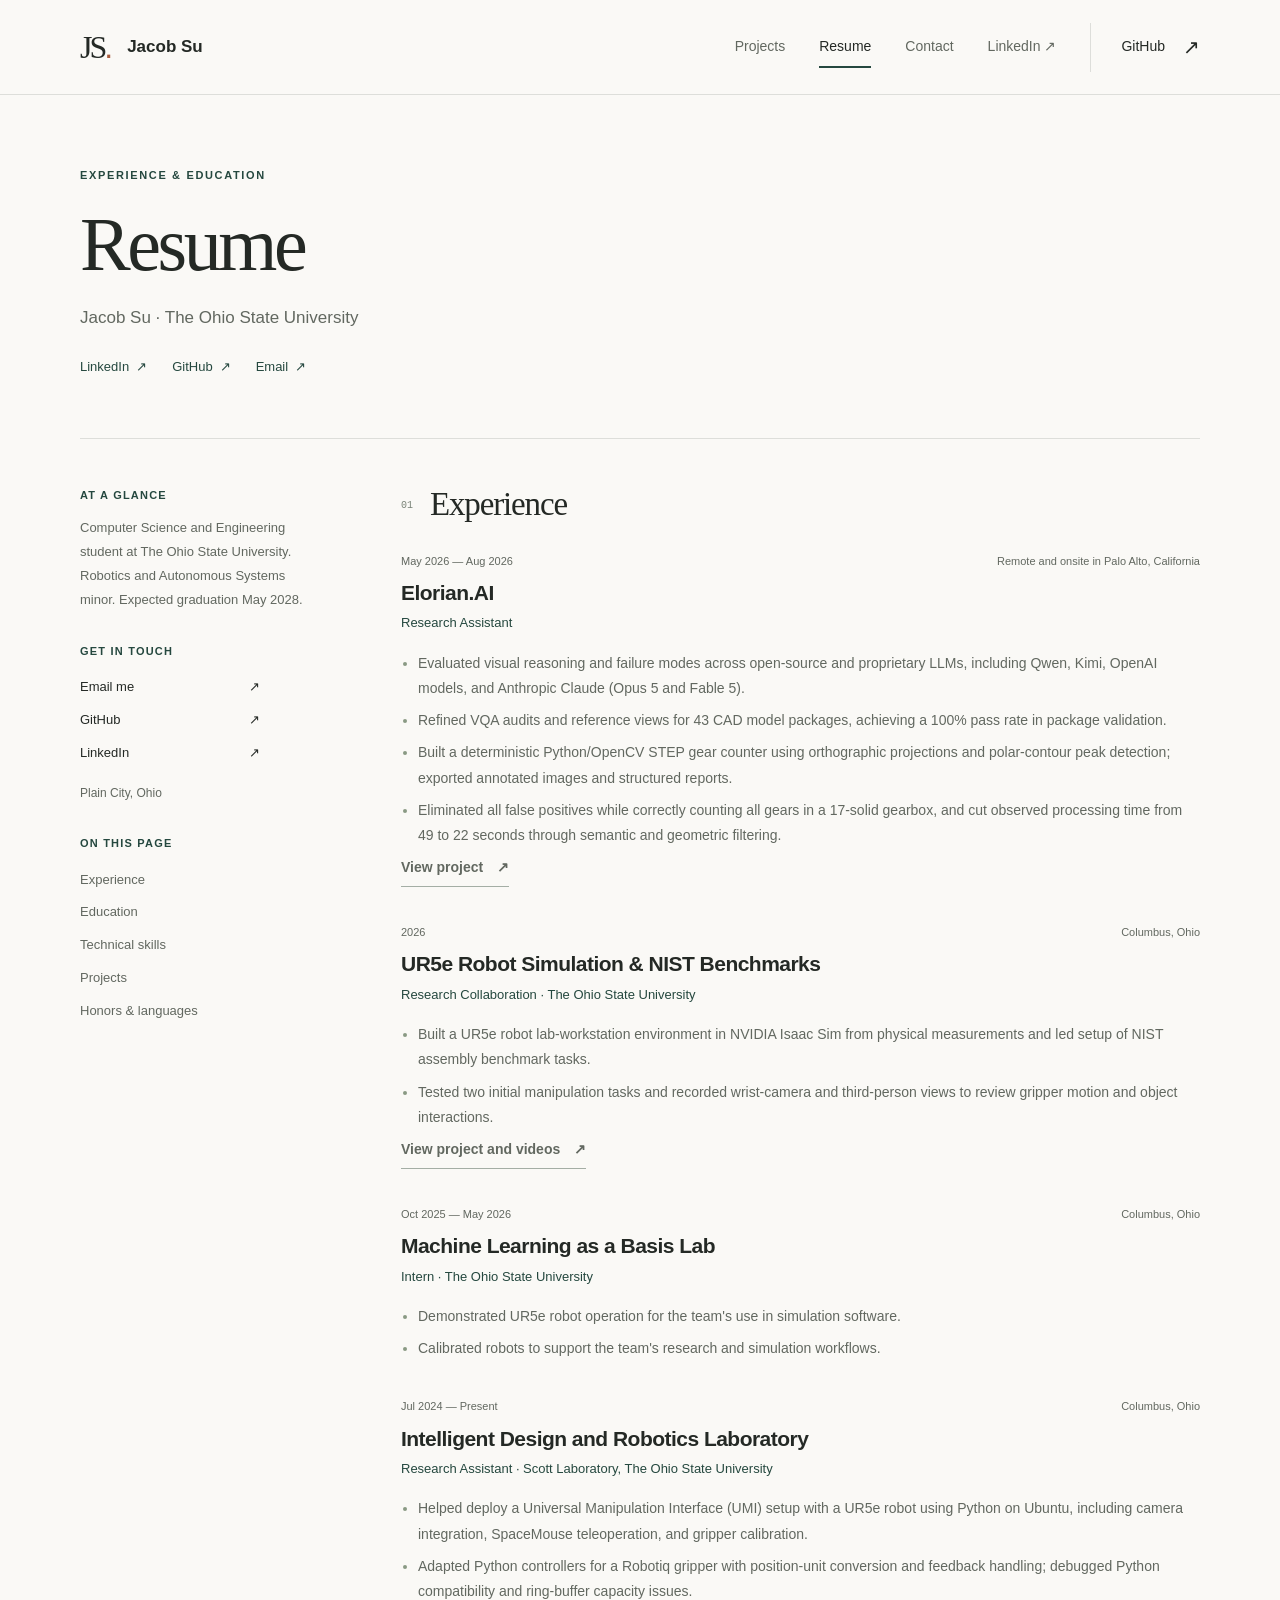
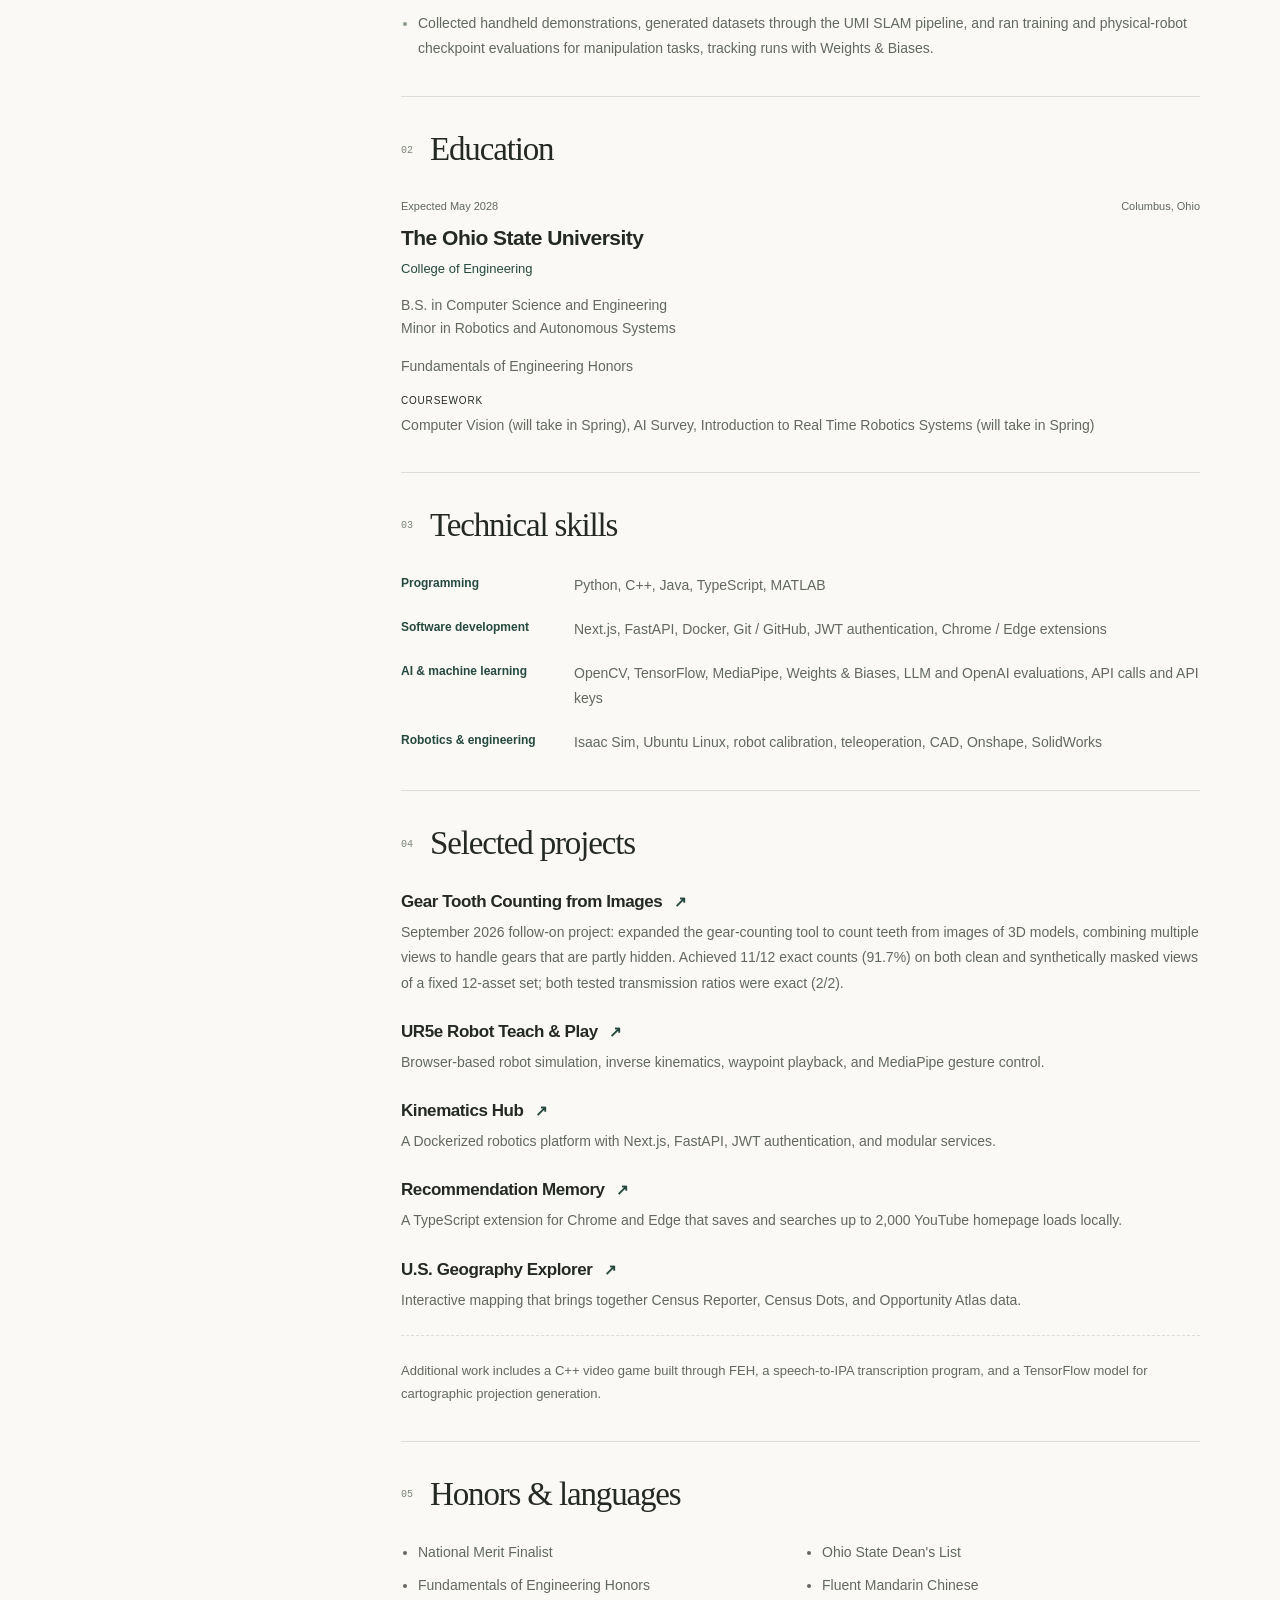
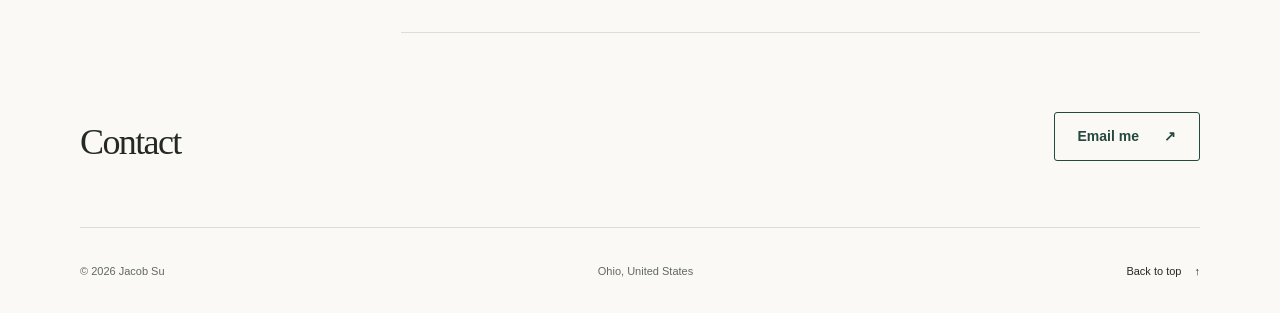
==== resume.html @ 481592a5 "Explain image-based gear counting in plain language" ====
<!doctype html>
<html lang="en">
<head>
  <meta charset="utf-8">
  <meta name="viewport" content="width=device-width,initial-scale=1">
  <meta name="description" content="Jacob Su's resume: Computer Science and Engineering at Ohio State, applied AI systems, robotics research, and software development.">
  <meta name="theme-color" content="#faf9f6">
  <meta property="og:title" content="Resume | Jacob Su">
  <meta property="og:description" content="Jacob Su's experience, education, technical skills, and projects.">
  <meta property="og:type" content="website">
  <meta property="og:url" content="https://pekingperson.github.io/resume.html">
  <link rel="canonical" href="https://pekingperson.github.io/resume.html">
  <link rel="icon" href="assets/favicon.svg" type="image/svg+xml">
  <link rel="stylesheet" href="assets/styles.css">
  <script src="assets/site.js" defer></script>
  <title>Resume | Jacob Su</title>
</head>
<body>
  <a class="skip-link" href="#main">Skip to content</a>
  <header class="site-header"><div class="container nav-wrap"><a class="brand" href="./" aria-label="Jacob Su home"><span class="monogram" aria-hidden="true">JS<span>.</span></span><span>Jacob Su</span></a><nav aria-label="Main navigation"><a class="nav-link" href="./#projects">Projects</a><a class="nav-link active" href="resume.html" aria-current="page">Resume</a><a class="nav-link" href="./#contact">Contact</a><a class="nav-link nav-linkedin" href="https://www.linkedin.com/in/jacob-su-a13038284/" target="_blank" rel="noopener noreferrer">LinkedIn <span aria-hidden="true">↗</span></a><a class="nav-github" href="https://github.com/pekingperson" target="_blank" rel="noopener noreferrer">GitHub <span aria-hidden="true">↗</span></a></nav></div></header>
  <main class="container resume-main" id="main">
    <section class="resume-hero" aria-labelledby="resume-title"><div><p class="eyebrow">Experience &amp; education</p><h1 id="resume-title">Resume</h1><p>Jacob Su · The Ohio State University</p><nav class="profile-links" aria-label="Profile and contact links"><a href="https://www.linkedin.com/in/jacob-su-a13038284/" target="_blank" rel="noopener noreferrer">LinkedIn <span aria-hidden="true">↗</span></a><a href="https://github.com/pekingperson" target="_blank" rel="noopener noreferrer">GitHub <span aria-hidden="true">↗</span></a><a href="mailto:jacob.yuanfeng.su@gmail.com">Email <span aria-hidden="true">↗</span></a></nav></div></section>
    <div class="resume-layout">
      <aside class="resume-sidebar" aria-label="Resume overview"><div class="sidebar-group"><h2>At a glance</h2><p>Computer Science and Engineering student at The Ohio State University. Robotics and Autonomous Systems minor. Expected graduation May 2028.</p></div><div class="sidebar-group"><h2>Get in touch</h2><a href="mailto:jacob.yuanfeng.su@gmail.com">Email me <span aria-hidden="true">↗</span></a><a href="https://github.com/pekingperson" target="_blank" rel="noopener noreferrer">GitHub <span aria-hidden="true">↗</span></a><a href="https://www.linkedin.com/in/jacob-su-a13038284/" target="_blank" rel="noopener noreferrer">LinkedIn <span aria-hidden="true">↗</span></a><p class="location">Plain City, Ohio</p></div><nav class="resume-toc sidebar-group" aria-label="On this page"><h2>On this page</h2><a href="#experience">Experience</a><a href="#education">Education</a><a href="#skills">Technical skills</a><a href="#resume-projects">Projects</a><a href="#honors">Honors &amp; languages</a></nav></aside>
      <div class="resume-content">
        <section class="resume-section" id="experience" aria-labelledby="experience-title"><div class="resume-section-heading"><span>01</span><h2 id="experience-title">Experience</h2></div>
          <article class="experience" id="elorian-experience"><div class="experience-meta"><span>May 2026 — Aug 2026</span><span>Remote and onsite in Palo Alto, California</span></div><h3>Elorian.AI</h3><p class="role">Research Assistant</p><ul><li>Evaluated visual reasoning and failure modes across open-source and proprietary LLMs, including Qwen, Kimi, OpenAI models, and Anthropic Claude (Opus 5 and Fable 5).</li><li>Refined VQA audits and reference views for 43 CAD model packages, achieving a 100% pass rate in package validation.</li><li>Built a deterministic Python/OpenCV STEP gear counter using orthographic projections and polar-contour peak detection; exported annotated images and structured reports.</li><li>Eliminated all false positives while correctly counting all gears in a 17-solid gearbox, and cut observed processing time from 49 to 22 seconds through semantic and geometric filtering.</li></ul><p><a class="text-link" href="./#elorian-ai">View project <span aria-hidden="true">↗</span></a></p></article>
          <article class="experience" id="ur5e-research-experience"><div class="experience-meta"><span>2026</span><span>Columbus, Ohio</span></div><h3>UR5e Robot Simulation &amp; NIST Benchmarks</h3><p class="role">Research Collaboration · The Ohio State University</p><ul><li>Built a UR5e robot lab-workstation environment in NVIDIA Isaac Sim from physical measurements and led setup of NIST assembly benchmark tasks.</li><li>Tested two initial manipulation tasks and recorded wrist-camera and third-person views to review gripper motion and object interactions.</li></ul><p><a class="text-link" href="./#ur5e-simulation">View project and videos <span aria-hidden="true">↗</span></a></p></article>
          <article class="experience"><div class="experience-meta"><span>Oct 2025 — May 2026</span><span>Columbus, Ohio</span></div><h3>Machine Learning as a Basis Lab</h3><p class="role">Intern · The Ohio State University</p><ul><li>Demonstrated UR5e robot operation for the team's use in simulation software.</li><li>Calibrated robots to support the team's research and simulation workflows.</li></ul></article>
          <article class="experience"><div class="experience-meta"><span>Jul 2024 — Present</span><span>Columbus, Ohio</span></div><h3>Intelligent Design and Robotics Laboratory</h3><p class="role">Research Assistant · Scott Laboratory, The Ohio State University</p><ul><li>Helped deploy a Universal Manipulation Interface (UMI) setup with a UR5e robot using Python on Ubuntu, including camera integration, SpaceMouse teleoperation, and gripper calibration.</li><li>Adapted Python controllers for a Robotiq gripper with position-unit conversion and feedback handling; debugged Python compatibility and ring-buffer capacity issues.</li><li>Collected handheld demonstrations, generated datasets through the UMI SLAM pipeline, and ran training and physical-robot checkpoint evaluations for manipulation tasks, tracking runs with Weights &amp; Biases.</li></ul></article>
        </section>
        <section class="resume-section" id="education" aria-labelledby="education-title"><div class="resume-section-heading"><span>02</span><h2 id="education-title">Education</h2></div><article class="education-entry"><div class="experience-meta"><span>Expected May 2028</span><span>Columbus, Ohio</span></div><h3>The Ohio State University</h3><p class="role">College of Engineering</p><p>B.S. in Computer Science and Engineering<br>Minor in Robotics and Autonomous Systems</p><p>Fundamentals of Engineering Honors</p><p class="coursework"><span>Coursework</span>Computer Vision (will take in Spring), AI Survey, Introduction to Real Time Robotics Systems (will take in Spring)</p></article></section>
        <section class="resume-section" id="skills" aria-labelledby="skills-title"><div class="resume-section-heading"><span>03</span><h2 id="skills-title">Technical skills</h2></div><dl class="skill-list"><div><dt>Programming</dt><dd>Python, C++, Java, TypeScript, MATLAB</dd></div><div><dt>Software development</dt><dd>Next.js, FastAPI, Docker, Git / GitHub, JWT authentication, Chrome / Edge extensions</dd></div><div><dt>AI &amp; machine learning</dt><dd>OpenCV, TensorFlow, MediaPipe, Weights &amp; Biases, LLM and OpenAI evaluations, API calls and API keys</dd></div><div><dt>Robotics &amp; engineering</dt><dd>Isaac Sim, Ubuntu Linux, robot calibration, teleoperation, CAD, Onshape, SolidWorks</dd></div></dl></section>
        <section class="resume-section" id="resume-projects" aria-labelledby="resume-projects-title"><div class="resume-section-heading"><span>04</span><h2 id="resume-projects-title">Selected projects</h2></div>
          <div class="resume-project" id="gear-counter-resume"><h3><a href="./#gear-tooth-counter">Gear Tooth Counting from Images <span aria-hidden="true">↗</span></a></h3><p>September 2026 follow-on project: expanded the gear-counting tool to count teeth from images of 3D models, combining multiple views to handle gears that are partly hidden. Achieved 11/12 exact counts (91.7%) on both clean and synthetically masked views of a fixed 12-asset set; both tested transmission ratios were exact (2/2).</p></div>
          <div class="resume-project"><h3><a href="./#ur5e">UR5e Robot Teach &amp; Play <span aria-hidden="true">↗</span></a></h3><p>Browser-based robot simulation, inverse kinematics, waypoint playback, and MediaPipe gesture control.</p></div><div class="resume-project"><h3><a href="./#kinematics">Kinematics Hub <span aria-hidden="true">↗</span></a></h3><p>A Dockerized robotics platform with Next.js, FastAPI, JWT authentication, and modular services.</p></div><div class="resume-project"><h3><a href="./#memory">Recommendation Memory <span aria-hidden="true">↗</span></a></h3><p>A TypeScript extension for Chrome and Edge that saves and searches up to 2,000 YouTube homepage loads locally.</p></div><div class="resume-project"><h3><a href="./#geography">U.S. Geography Explorer <span aria-hidden="true">↗</span></a></h3><p>Interactive mapping that brings together Census Reporter, Census Dots, and Opportunity Atlas data.</p></div><p class="additional-work">Additional work includes a C++ video game built through FEH, a speech-to-IPA transcription program, and a TensorFlow model for cartographic projection generation.</p></section>
        <section class="resume-section" id="honors" aria-labelledby="honors-title"><div class="resume-section-heading"><span>05</span><h2 id="honors-title">Honors &amp; languages</h2></div><ul class="honors-list"><li>National Merit Finalist</li><li>Ohio State Dean's List</li><li>Fundamentals of Engineering Honors</li><li>Fluent Mandarin Chinese</li></ul></section>
      </div>
    </div>
    <section class="resume-cta"><div><h2>Contact</h2></div><a class="button button-outline" href="mailto:jacob.yuanfeng.su@gmail.com">Email me <span aria-hidden="true">↗</span></a></section>
  </main>
  <footer class="site-footer container"><span>© <span data-year>2026</span> Jacob Su</span><span>Ohio, United States</span><a href="#main">Back to top <span aria-hidden="true">↑</span></a></footer>
</body>
</html>
---- assets/styles.css ----
:root{--paper:#faf9f6;--ink:#242925;--muted:#626860;--line:#dddeda;--green:#25483f;--soft-green:#e9eee7;--serif:Georgia,'Times New Roman',serif;--sans:'Segoe UI',Arial,sans-serif}
*{box-sizing:border-box}html{scroll-behavior:smooth;scroll-padding-top:100px}body{margin:0;background:var(--paper);color:var(--ink);font-family:var(--sans);font-size:16px;line-height:1.65;-webkit-font-smoothing:antialiased}a{color:inherit;text-decoration:none}button{font:inherit}button,a{-webkit-tap-highlight-color:transparent}a:focus-visible,button:focus-visible{outline:3px solid #a15c36;outline-offset:5px}a:hover{color:var(--green)}::selection{background:#dce7d9;color:#182f28}img{display:block;max-width:100%}svg{display:block}h1,h2,h3,p{margin:0}h1,h2{font-weight:400;line-height:1.08;letter-spacing:-.045em}h1,h2,em{font-family:var(--serif)}em{font-weight:400;color:var(--green)}h3{font-size:1.4rem;font-weight:600;line-height:1.3;letter-spacing:-.025em}p{color:var(--muted)}strong{font-weight:600}.container{width:min(1120px,calc(100% - 112px));margin-inline:auto}.section{padding-block:88px}.skip-link{position:fixed;z-index:50;left:16px;top:0;padding:12px 20px;background:var(--green);color:white;transform:translateY(-110%)}.skip-link:focus{transform:translateY(8px);color:white}.site-header{border-bottom:1px solid var(--line);background:var(--paper)}.nav-wrap{display:flex;justify-content:space-between;align-items:center;min-height:94px;gap:32px}.brand{display:flex;align-items:center;gap:17px;font-weight:600;font-size:17px;white-space:nowrap}.monogram{font-family:var(--serif);font-weight:400;font-size:32px;line-height:1;letter-spacing:-3px}.monogram span{color:#a85c3e;font-family:Arial,sans-serif}.site-header nav{display:flex;align-items:center;gap:34px;font-size:14px}.nav-link{position:relative;padding-block:15px;color:var(--muted)}.nav-link:hover,.nav-link.active{color:var(--ink)}.nav-link.active:after{position:absolute;content:'';bottom:6px;left:0;right:0;height:2px;background:var(--green)}.nav-github{display:flex;gap:18px;align-items:center;border-left:1px solid var(--line);padding:8px 0 8px 30px}.nav-github span{font-size:20px}.eyebrow{text-transform:uppercase;letter-spacing:.15em;font-size:11px;font-weight:650;color:var(--green);line-height:1.6}.status-dot{display:inline-block;width:7px;height:7px;border-radius:50%;background:var(--green);margin-right:9px;vertical-align:1px}.hero{padding-top:84px}.hero h1{font-size:clamp(72px,8.8vw,118px);letter-spacing:-.065em;line-height:.99;margin-top:26px}.hero h1 em{letter-spacing:-.075em}.hero-bottom{display:flex;justify-content:space-between;gap:80px;margin-top:36px;align-items:flex-start}.hero-intro{max-width:640px}.hero-intro>p{font-size:18px;line-height:1.7;max-width:610px}.hero-intro strong{color:var(--ink)}.hero-actions{display:flex;align-items:center;gap:30px;margin-top:29px}.button{display:inline-flex;align-items:center;justify-content:center;gap:25px;min-height:49px;padding:11px 23px;border:1px solid transparent;border-radius:3px;font-size:14px;font-weight:600;line-height:1.4;transition:background .18s,color .18s,transform .18s}.button:hover{transform:translateY(-2px)}.button-dark{background:var(--green);color:#fff}.button-dark:hover{color:#fff;background:#18372e}.button-outline{border-color:var(--green);color:var(--green)}.button-outline:hover{background:var(--green);color:white}.text-link{display:inline-flex;align-items:center;gap:14px;font-size:14px;font-weight:600;padding-block:10px;border-bottom:1px solid #a4aea5;line-height:1.3}.text-link:hover{border-bottom-color:var(--green)}.hero-details{margin:0;min-width:231px;padding-top:5px}.hero-details>div+div{margin-top:17px}dt{font-size:11px;letter-spacing:.07em;text-transform:uppercase;color:var(--muted);font-weight:600}dd{margin:2px 0 0;font-size:14px}.hero-rule{display:flex;align-items:center;justify-content:space-between;border-bottom:1px solid var(--line);padding-bottom:20px;margin-top:68px;font-size:11px;color:var(--muted);letter-spacing:.035em}.hero-rule span:last-child{font-family:Consolas,monospace;font-size:10px;letter-spacing:.07em}.section-heading{display:flex;justify-content:space-between;gap:35px;align-items:end;margin-bottom:35px}.section-heading h2{font-size:46px;margin-top:12px}.small-dot{color:#a85c3e}.section-heading>p{font-size:14px;line-height:1.7;max-width:290px;margin-bottom:2px}.project-grid{display:grid;grid-template-columns:1fr 1fr;column-gap:38px;row-gap:56px}.project{min-width:0}.project-cover{display:flex;flex-direction:column;position:relative;height:332px;border-radius:5px;overflow:hidden;padding:25px 28px;transition:transform .25s;isolation:isolate}.project-cover:hover{transform:translateY(-4px)}.cover-label{font:10px/1.4 Consolas,monospace;letter-spacing:.1em;z-index:2}.cover-foot{display:flex;justify-content:space-between;align-items:center;font-size:11px;line-height:1.4;margin-top:auto;z-index:2;gap:16px}.cover-arrow{display:grid;place-items:center;font-size:20px;line-height:1;width:32px;height:32px;border:1px solid currentColor;border-radius:50%;flex-shrink:0}.robot-cover{background:#25483f;color:#d9e5da}.robot-cover:hover{color:#e6eee2}.robot-diagram{position:absolute;inset:15px 0 29px;width:100%;height:calc(100% - 44px)}.map-cover{background:#e7e5dc;color:#343e31}.map-cover:hover{color:#343e31}.map-window{position:absolute;left:28px;right:28px;top:67px;bottom:70px;overflow:hidden;box-shadow:0 8px 20px #3c47331a;border:5px solid #f8f8f4;border-radius:3px}.map-window img{height:100%;width:100%;object-fit:cover;object-position:top;transition:transform .4s}.map-cover:hover img{transform:scale(1.025)}.memory-cover{background:#f0e6df;color:#5b4236}.memory-cover:hover{color:#5b4236}.memory-visual{position:absolute;inset:62px 20px 62px;display:grid;place-items:center}.memory-sheet{position:absolute;width:270px;height:174px;border:1px solid #d2b9aa;border-radius:5px;background:#f9f6f0}.sheet-back{transform:rotate(-8deg);background:#ddcbbf}.sheet-middle{transform:rotate(5deg);background:#e7d9ce}.sheet-front{padding:21px;box-shadow:0 8px 22px #49312212;transform:rotate(-1deg);transition:transform .3s}.memory-cover:hover .sheet-front{transform:rotate(0deg) translateY(-3px)}.memory-heading{display:flex;align-items:center;gap:12px;font-size:13px;line-height:1.25}.play-mark{font-size:15px;background:#a8573d;color:white;width:34px;height:27px;display:grid;place-items:center;border-radius:7px}.bookmark{margin-left:auto;font-size:25px;font-weight:300}.memory-rule{height:1px;background:#e3d7cd;margin:13px 0 10px}.memory-sheet p{font-size:12px;line-height:1.5;color:#74594a}.memory-bottom{display:flex;justify-content:space-between;font-size:8px;letter-spacing:.01em;margin-top:13px;color:#74594a}.hub-cover{background:#e9edf0;color:#3c515b}.hub-cover:hover{color:#3c515b}.hub-visual{position:absolute;inset:58px 25px 58px;text-align:center}.hub-core{display:flex;flex-direction:column;align-items:center}.hub-symbol{font-family:Georgia,serif;font-size:49px;font-style:italic;color:#385967;line-height:1.1}.hub-symbol span{color:#718a91;margin-left:-4px}.hub-core strong{font-size:13px}.hub-core>span:last-child{font-size:9px;letter-spacing:.04em;color:#687b82;margin-top:2px}.hub-line{width:1px;height:21px;background:#9db0b5;margin:auto}.hub-services{position:relative;display:flex;justify-content:center;gap:12px}.hub-services:before{content:'';position:absolute;top:-1px;width:65%;height:1px;background:#9db0b5;z-index:-1}.hub-services span{font-size:10px;padding:8px 14px;background:#f7fafb;border:1px solid #b7c6cb;border-radius:3px;white-space:nowrap}.hub-visual>p{font-size:10px;letter-spacing:.03em;margin-top:14px;color:#687b82}.project-title{display:flex;align-items:baseline;justify-content:space-between;margin:23px 0 11px;gap:15px}.project-title h3{font-size:24px}.project-number{font:11px Consolas,monospace;color:#7b8178}.project>p{font-size:15px;line-height:1.75;min-height:80px}.tags{display:flex;flex-wrap:wrap;gap:6px 9px;padding:0;margin:18px 0 16px;list-style:none}.tags li{font-size:10px;border:1px solid #d9ddd5;border-radius:3px;padding:3px 8px;color:#586153}.project-links{display:flex;gap:26px;font-size:12px;font-weight:600}.project-links a{padding:6px 0}.project-links a:hover{text-decoration:underline;text-underline-offset:4px}.project-links span{margin-left:5px}.more-projects{margin-top:65px;border-top:1px solid var(--line)}.more-projects>h3{font-size:16px;letter-spacing:-.01em;margin:27px 0 15px}.more-projects>a{display:flex;align-items:center;gap:30px;padding:21px 0;border-bottom:1px solid var(--line)}.more-projects>a>span:first-child{flex:1}.more-projects strong{display:block;font-size:15px}.more-projects>a>span:first-child>span{display:block;font-size:13px;color:var(--muted);margin-top:3px}.more-tech{font-size:11px;color:var(--muted)}.more-projects>a>span:last-child{font-size:23px}.about-band{background:var(--soft-green);padding-block:78px}.about-layout{display:grid;grid-template-columns:1fr 1.3fr;gap:90px}.about-layout h2{font-size:47px;line-height:1.13;margin:15px 0 22px}.about-copy>p{font-size:16px;line-height:1.85;color:#525c50}.about-copy>p+p{margin-top:19px}.about-foot{display:flex;flex-wrap:wrap;justify-content:space-between;gap:12px;border-top:1px solid #cfd8ca;padding-top:18px;margin-top:29px;font-size:10px;color:#52634e}.contact{padding-block:90px 85px}.contact-layout{display:grid;grid-template-columns:1fr 1.3fr;gap:90px;margin-top:18px}.contact h2{font-size:67px;line-height:1.04}.contact-layout>div{padding-top:5px}.contact-layout p{font-size:16px;line-height:1.8;max-width:490px}.contact-email{display:flex;justify-content:space-between;align-items:center;gap:15px;padding-block:20px 14px;font-size:19px;font-weight:500;border-bottom:1px solid var(--line);overflow-wrap:anywhere}.contact-email>span{font-size:23px;flex-shrink:0}.contact-links{display:flex;align-items:center;flex-wrap:wrap;gap:25px;margin-top:17px;font-size:12px}.copy-email{background:none;border:0;border-bottom:1px solid #a4aea5;padding:3px 0;color:var(--green);font-size:12px;cursor:pointer}.copy-status{font-size:11px;color:var(--green)}.site-footer{display:flex;align-items:center;justify-content:space-between;border-top:1px solid var(--line);min-height:86px;font-size:11px;color:var(--muted);gap:24px}.site-footer>a{color:var(--ink)}.site-footer>a span{margin-left:10px}
.profile-links{display:flex;flex-wrap:wrap;align-items:center;gap:6px 25px;margin-top:20px;color:var(--green);font-size:13px}.profile-links a{display:inline-flex;align-items:center;gap:7px;min-height:40px;padding-block:6px}.profile-links a:hover{text-decoration:underline;text-underline-offset:4px}.resume-hero>div>p:last-of-type{font-size:17px}.resume-hero .profile-links{margin-top:14px}
@media(max-width:760px){.nav-linkedin{display:none}.profile-links{gap:4px 20px;font-size:12px}.resume-hero>div>p:last-of-type{font-size:15px}}
.simulation-project,.research-project{grid-column:1/-1;min-width:0;padding-bottom:48px;border-bottom:1px solid var(--line)}
.simulation-heading,.research-heading{display:grid;grid-template-columns:minmax(0,1fr) minmax(0,1.25fr);gap:48px;margin-bottom:28px}
.simulation-heading h3,.research-heading h3{font-size:32px;line-height:1.2;max-width:460px;margin-top:12px}
.simulation-description p,.research-description p{font-size:14px;line-height:1.8}.simulation-description p+p,.research-description p+p{margin-top:12px}.simulation-description .project-links,.research-description .project-links{margin-top:12px}
.simulation-videos{display:grid;grid-template-columns:repeat(2,minmax(0,1fr));gap:30px 24px}
.project-video{min-width:0;margin:0}.project-video video{display:block;width:100%;height:auto;aspect-ratio:16/9;object-fit:contain;background:#151c18;border:1px solid var(--line);border-radius:4px}.project-video video:focus-visible{outline:3px solid #a15c36;outline-offset:5px}
.project-video figcaption{font-size:13px;line-height:1.7;color:var(--muted);margin-top:13px}.project-video figcaption strong{display:block;font-size:15px;color:var(--ink);margin-bottom:3px}.project-video figcaption strong>span{float:right;font-size:11px;line-height:25px;font-weight:400;color:var(--muted)}
.reference-video{grid-column:1/-1;display:grid;grid-template-columns:minmax(0,1fr) minmax(0,1fr);align-items:center;gap:24px;padding-top:28px;border-top:1px solid var(--line)}.reference-video video{aspect-ratio:5/3}.reference-video figcaption{margin:0;max-width:400px}.reference-video figcaption>.eyebrow{display:block;font-size:10px;margin-bottom:10px}.reference-video figcaption strong{font-size:20px;margin-bottom:9px}
@media(max-width:760px){.simulation-project,.research-project{padding-bottom:36px}.simulation-heading,.research-heading{grid-template-columns:1fr;gap:12px;margin-bottom:24px}.simulation-heading h3,.research-heading h3{font-size:28px;max-width:440px}.simulation-heading .tags,.research-heading .tags{margin-bottom:0}.simulation-videos{grid-template-columns:1fr;gap:27px}.reference-video{grid-template-columns:1fr;gap:15px;padding-top:25px}.reference-video figcaption{max-width:none}.reference-video figcaption strong{font-size:17px}}
.umi-project{grid-column:1/-1;display:grid;grid-template-columns:minmax(0,1fr) minmax(0,1fr);gap:38px;align-items:center}.umi-cover{background:#e5eadc;color:#405b4c}.umi-cover:hover{color:#405b4c}.umi-project .project-cover{height:100%;min-height:332px}.umi-diagram{position:absolute;inset:30px 0 35px;width:100%;height:calc(100% - 65px)}.umi-content{min-width:0;padding-block:9px}.umi-content .project-title{margin:9px 0 12px}.umi-content>p:not(.eyebrow){font-size:15px;line-height:1.75}.umi-content>p+p{margin-top:12px}.umi-content .tags{margin-top:18px}.umi-content .project-links{flex-wrap:wrap;gap:8px 26px}
@media(max-width:1020px){.umi-project{gap:27px}.umi-content>p:not(.eyebrow){font-size:14px}}
@media(max-width:760px){.umi-project{grid-template-columns:1fr;gap:20px}.umi-project .project-cover{height:300px;min-height:0}.umi-content{padding:0}}
.hardware-projects{grid-column:1/-1;display:grid;grid-template-columns:repeat(3,minmax(0,1fr));gap:28px}.hardware-project{min-width:0}.hardware-cover{position:relative;height:230px;border-radius:5px;overflow:hidden;padding:22px;color:#4b6870;background:#e6ecee}.hardware-cover .cover-label{font-size:9px;position:relative;z-index:1}.hardware-cover svg{position:absolute;left:0;bottom:7px;width:100%;height:calc(100% - 39px)}.dofbot-cover{background:#f0e7dc;color:#795f47}.jetson-cover{background:#e7ecdf;color:#526a4b}.hardware-content h3{font-size:22px;margin:20px 0 4px}.hardware-role{font-size:12px;color:var(--green);line-height:1.5;min-height:36px}.hardware-description{font-size:14px;line-height:1.75;margin-top:9px;min-height:99px}.hardware-content .tags{margin:15px 0 0;gap:6px}.hardware-content .tags li{padding:3px 6px;font-size:9px}
@media(max-width:1020px) and (min-width:761px){.hardware-projects{grid-template-columns:1fr;gap:28px}.hardware-project{display:grid;grid-template-columns:230px minmax(0,1fr);gap:25px;align-items:center}.hardware-cover{height:200px}.hardware-cover .cover-label{font-size:8px;letter-spacing:.05em}.hardware-content h3{margin-top:0}.hardware-role,.hardware-description{min-height:0}}
@media(max-width:760px){.hardware-projects{grid-template-columns:1fr;gap:35px}.hardware-cover{height:260px}.hardware-content h3{margin-top:18px}.hardware-role,.hardware-description{min-height:0}.hardware-content .tags li{font-size:10px}}
.project-cover.photo-placeholder,.hardware-cover.photo-placeholder{background:#edf0e9;color:#64705f;border:1px solid #dbe0d6}
.photo-placeholder:hover{color:#4d5d48}
.media-placeholder{position:absolute;inset:61px 28px 72px;display:grid;place-items:center;border:1px dashed #c4ccbd;border-radius:3px;color:#64705f;font-size:13px;letter-spacing:.01em;text-align:center;padding:16px}
.hardware-cover .media-placeholder{inset:55px 22px 22px;font-size:12px}
.project-cover.screenshot-cover{padding:0;background:#111b2e}
.screenshot-cover img{width:100%;height:100%;display:block;object-fit:contain}
.umi-project .project-cover.umi-photo{height:auto;min-height:0;padding:0;aspect-ratio:4/3;background:#e8e8e3}.umi-photo img{width:100%;height:100%;object-fit:contain}
.hardware-media{min-width:0;margin:0}.hardware-cover.hardware-photo{padding:10px;background:#fff;border:1px solid #dbe0d6}.hardware-photo img{display:block;width:100%;height:100%;object-fit:contain}.hardware-cover.so101-photo{padding:0}.so101-photo img{object-fit:cover;object-position:60% center}.image-credit{font-size:10px;line-height:1.5;color:var(--muted);margin-top:7px}.image-credit a{text-decoration:underline;text-underline-offset:3px}.project-cover.app-screenshot{background:#f6f7f3;border:1px solid #dbe0d6}
/* Resume shares the same typography and quiet editorial structure. */
.resume-hero{padding:72px 0 52px;display:flex;align-items:center;justify-content:space-between;gap:40px;border-bottom:1px solid var(--line)}.resume-hero h1{font-size:76px;line-height:1.1;margin:18px 0}.resume-hero>div>p:last-child{font-size:17px}.pdf-label{border:1px solid #688278;font-size:9px;padding:2px 4px;letter-spacing:.04em;margin-left:-12px}.resume-layout{display:grid;grid-template-columns:235px minmax(0,1fr);gap:86px;padding-top:48px}.resume-sidebar{align-self:start;position:sticky;top:34px}.sidebar-group{margin-bottom:31px}.sidebar-group h2{font:600 11px/1.5 var(--sans);letter-spacing:.11em;text-transform:uppercase;margin-bottom:12px;color:var(--green)}.sidebar-group p{font-size:13px;line-height:1.85}.sidebar-group>a{display:flex;justify-content:space-between;align-items:center;font-size:13px;line-height:1.6;padding-block:6px;max-width:180px}.sidebar-group .location{margin-top:12px;font-size:12px}.resume-sidebar>.text-link{font-size:12px}.resume-toc a{color:var(--muted)}.resume-toc a:hover{color:var(--green)}.resume-section{padding-bottom:35px;margin-bottom:35px;border-bottom:1px solid var(--line);scroll-margin-top:30px}.resume-section-heading{display:flex;align-items:center;gap:17px;margin-bottom:29px}.resume-section-heading>span{font:10px Consolas,monospace;color:#7a8478}.resume-section-heading h2{font-size:33px;letter-spacing:-.035em}.experience+.experience{margin-top:36px}.experience-meta{display:flex;justify-content:space-between;gap:16px;color:var(--muted);font-size:11px;margin-bottom:9px}.experience h3,.education-entry h3{font-size:21px;line-height:1.35}.role{font-size:13px;color:var(--green);margin-top:5px}.experience ul{padding-left:17px;margin:17px 0 0;color:var(--muted);font-size:14px;line-height:1.8}.experience li+li{margin-top:7px}.experience li::marker{color:#899a84}.education-entry>p{font-size:14px}.education-entry>p+p{margin-top:15px}.education-entry .role{font-size:13px}.coursework>span{display:block;font-size:10px;text-transform:uppercase;letter-spacing:.08em;margin-bottom:4px;color:var(--ink)}.skill-list{margin:0}.skill-list>div{display:grid;grid-template-columns:155px 1fr;gap:18px}.skill-list>div+div{margin-top:19px}.skill-list dt{text-transform:none;font-size:12px;letter-spacing:0;color:var(--green);padding-top:1px}.skill-list dd{font-size:14px;color:var(--muted);margin:0;line-height:1.8}.resume-project+.resume-project{margin-top:25px}.resume-project h3{font-size:17px}.resume-project h3 span{font-size:15px;margin-left:7px;color:var(--green)}.resume-project p{font-size:14px;line-height:1.8;margin-top:7px}.additional-work{font-size:13px;padding-top:23px;margin-top:22px;border-top:1px dashed var(--line);line-height:1.8}.honors-list{padding-left:17px;margin:0;display:grid;grid-template-columns:1fr 1fr;gap:10px 26px;font-size:14px;color:var(--muted)}.resume-cta{display:flex;align-items:center;justify-content:space-between;gap:32px;padding:43px 0 65px}.resume-cta h2{font-size:36px;margin-top:12px}
@media(min-width:1440px){.container{width:min(1200px,calc(100% - 160px))}.hero{padding-top:100px}.hero h1{font-size:126px}.project-cover{height:355px}}
@media(max-width:1020px){.container{width:calc(100% - 72px)}.hero-bottom{gap:45px}.hero-intro>p{font-size:17px}.hero-details{min-width:205px}.project-grid{gap:48px 27px}.project-cover{height:295px;padding:21px}.cover-label{font-size:9px}.memory-sheet{width:235px;height:169px}.map-window{left:21px;right:21px;top:60px;bottom:65px}.hub-services{gap:7px}.hub-services span{padding:7px 8px;font-size:9px}.about-layout,.contact-layout{gap:55px}.about-layout h2{font-size:42px}.contact h2{font-size:58px}.contact-email{font-size:17px}.resume-layout{grid-template-columns:200px minmax(0,1fr);gap:46px}.resume-hero h1{font-size:66px}.resume-hero{gap:25px}.resume-hero>.button{gap:17px}.skill-list>div{grid-template-columns:125px 1fr}}
@media(max-width:760px){html{scroll-padding-top:30px}.container{width:calc(100% - 44px)}.nav-wrap{min-height:80px;gap:20px}.brand{font-size:15px;gap:11px}.monogram{font-size:29px}.site-header nav{gap:21px;font-size:12px}.nav-github{display:none}.hero{padding-top:53px}.hero h1{font-size:clamp(67px,12vw,87px)}.hero-bottom{display:block;margin-top:28px}.hero-intro>p{font-size:16px;max-width:580px}.hero-actions{gap:25px;margin-top:25px}.button{font-size:13px;min-height:47px;padding:11px 18px;gap:20px}.text-link{font-size:13px}.hero-details{display:flex;justify-content:space-between;gap:20px;flex-wrap:wrap;margin-top:36px}.hero-details>div{flex:1;min-width:140px}.hero-details>div+div{margin-top:0}.hero-details>div:last-child{display:none}.hero-details dd{font-size:12px}.hero-details dt{font-size:10px}.hero-rule{margin-top:38px;font-size:10px;padding-bottom:15px}.hero-rule span:last-child{font-size:9px}.section{padding-block:55px}.section-heading{display:block;margin-bottom:27px}.section-heading h2{font-size:39px;margin-top:9px}.section-heading>p{font-size:13px;margin-top:16px;max-width:none}.section-heading>p br{display:none}.project-grid{grid-template-columns:1fr;gap:42px}.project-cover{height:350px;padding:24px 27px}.cover-label{font-size:10px}.cover-foot{font-size:11px}.robot-diagram{inset:8px 0 28px}.memory-sheet{width:280px;height:180px}.memory-visual{inset:62px 20px}.memory-heading{font-size:14px}.memory-sheet p{font-size:13px}.memory-bottom{font-size:9px}.map-window{top:66px;bottom:69px;left:27px;right:27px}.hub-visual{inset:62px 25px 62px}.hub-symbol{font-size:56px}.hub-services{gap:13px}.hub-services span{font-size:10px;padding:8px 12px}.hub-line{height:24px}.project-title{margin-top:19px}.project-title h3{font-size:23px}.project>p{font-size:14px;min-height:0}.tags{margin-top:15px}.project-links{font-size:12px}.more-projects{margin-top:43px}.more-projects>a{gap:17px;padding-block:19px}.more-tech{display:none}.more-projects>a>span:first-child>span{font-size:12px}.about-band{padding-block:51px}.about-layout{grid-template-columns:1fr;gap:29px}.about-layout h2{font-size:40px;line-height:1.12;margin-bottom:13px}.about-layout h2 br{display:none}.about-copy>p{font-size:15px}.contact{padding-block:53px}.contact-layout{grid-template-columns:1fr;gap:28px}.contact h2{font-size:56px}.contact h2 br{display:none}.contact-layout p{font-size:15px}.contact-email{font-size:18px}.contact-links{gap:24px}.site-footer{font-size:10px;min-height:78px;gap:20px}.site-footer>span:nth-child(2){display:none}.resume-hero{padding:50px 0 32px;align-items:start;flex-direction:column;gap:25px}.resume-hero h1{font-size:62px;margin:13px 0}.resume-hero>div>p:last-child{font-size:15px}.resume-layout{grid-template-columns:1fr;padding-top:30px;gap:35px}.resume-sidebar{position:static;display:grid;grid-template-columns:1fr 1fr;gap:23px;padding-bottom:24px;border-bottom:1px solid var(--line)}.sidebar-group{margin-bottom:0}.sidebar-group h2{font-size:10px}.sidebar-group p{font-size:12px}.sidebar-group>a{font-size:12px}.resume-toc{display:none}.pdf-open{grid-column:1/-1;justify-self:start}.resume-section{padding-bottom:28px;margin-bottom:29px}.resume-section-heading{margin-bottom:23px}.resume-section-heading h2{font-size:30px}.experience-meta{font-size:10px}.experience h3,.education-entry h3{font-size:20px}.experience ul{font-size:13px}.skill-list>div{grid-template-columns:120px 1fr;gap:15px}.skill-list dd{font-size:13px}.skill-list dt{font-size:11px}.honors-list{grid-template-columns:1fr;font-size:13px}.resume-cta{flex-direction:column;align-items:start;padding:17px 0 48px;gap:24px}.resume-cta h2{font-size:32px}}
@media(max-width:390px){.container{width:calc(100% - 36px)}.brand>span:last-child{display:none}.site-header nav{gap:24px}.hero h1{font-size:65px}.hero-actions{gap:20px}.hero-rule>span:first-child{max-width:170px}.hero-rule{align-items:end;gap:20px}.project-cover{height:298px;padding:21px}.memory-sheet{width:237px;height:171px;padding:18px}.memory-sheet p{font-size:12px}.map-window{left:21px;right:21px;top:60px;bottom:60px}.hub-visual{inset:53px 15px}.hub-symbol{font-size:47px}.hub-services{gap:7px}.hub-services span{font-size:9px;padding:7px 9px}.contact-email{font-size:16px}.skill-list>div{grid-template-columns:1fr;gap:3px}}
@media(prefers-reduced-motion:reduce){html{scroll-behavior:auto}*,*:before,*:after{transition:none!important;animation:none!important}}
@media print{body{background:white;font-size:10pt}.container{width:100%}.site-header,.skip-link,.resume-sidebar,.resume-hero>.button,.resume-cta,.site-footer{display:none}.resume-hero{padding:0 0 18px}.resume-hero h1{font-size:34pt}.resume-hero .eyebrow{display:none}.resume-layout{display:block;padding-top:20px}.resume-section{break-inside:avoid;margin-bottom:20px;padding-bottom:16px}.experience{break-inside:avoid}.resume-section-heading h2{font-size:20pt}.experience h3{font-size:13pt}.resume-content p,.resume-content li{font-size:10pt}.resume-project h3{font-size:12pt}a{color:inherit}}
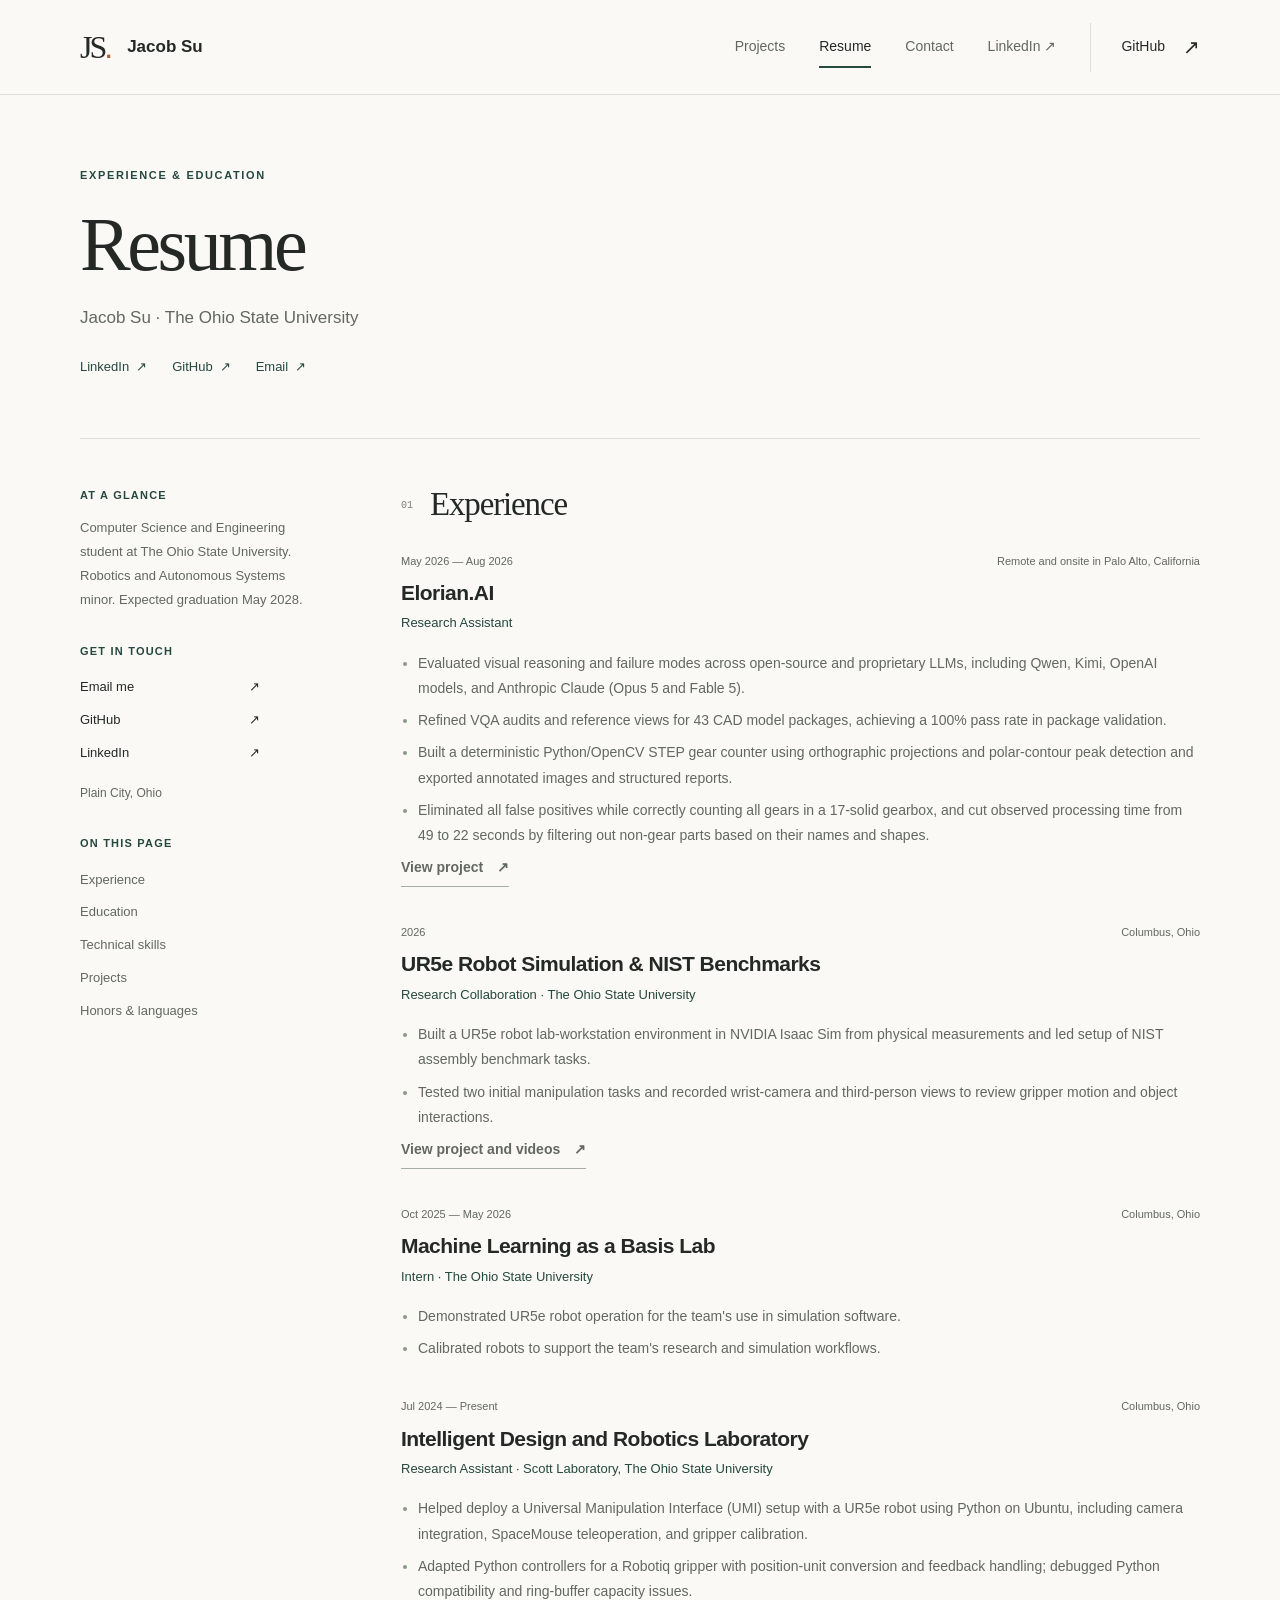
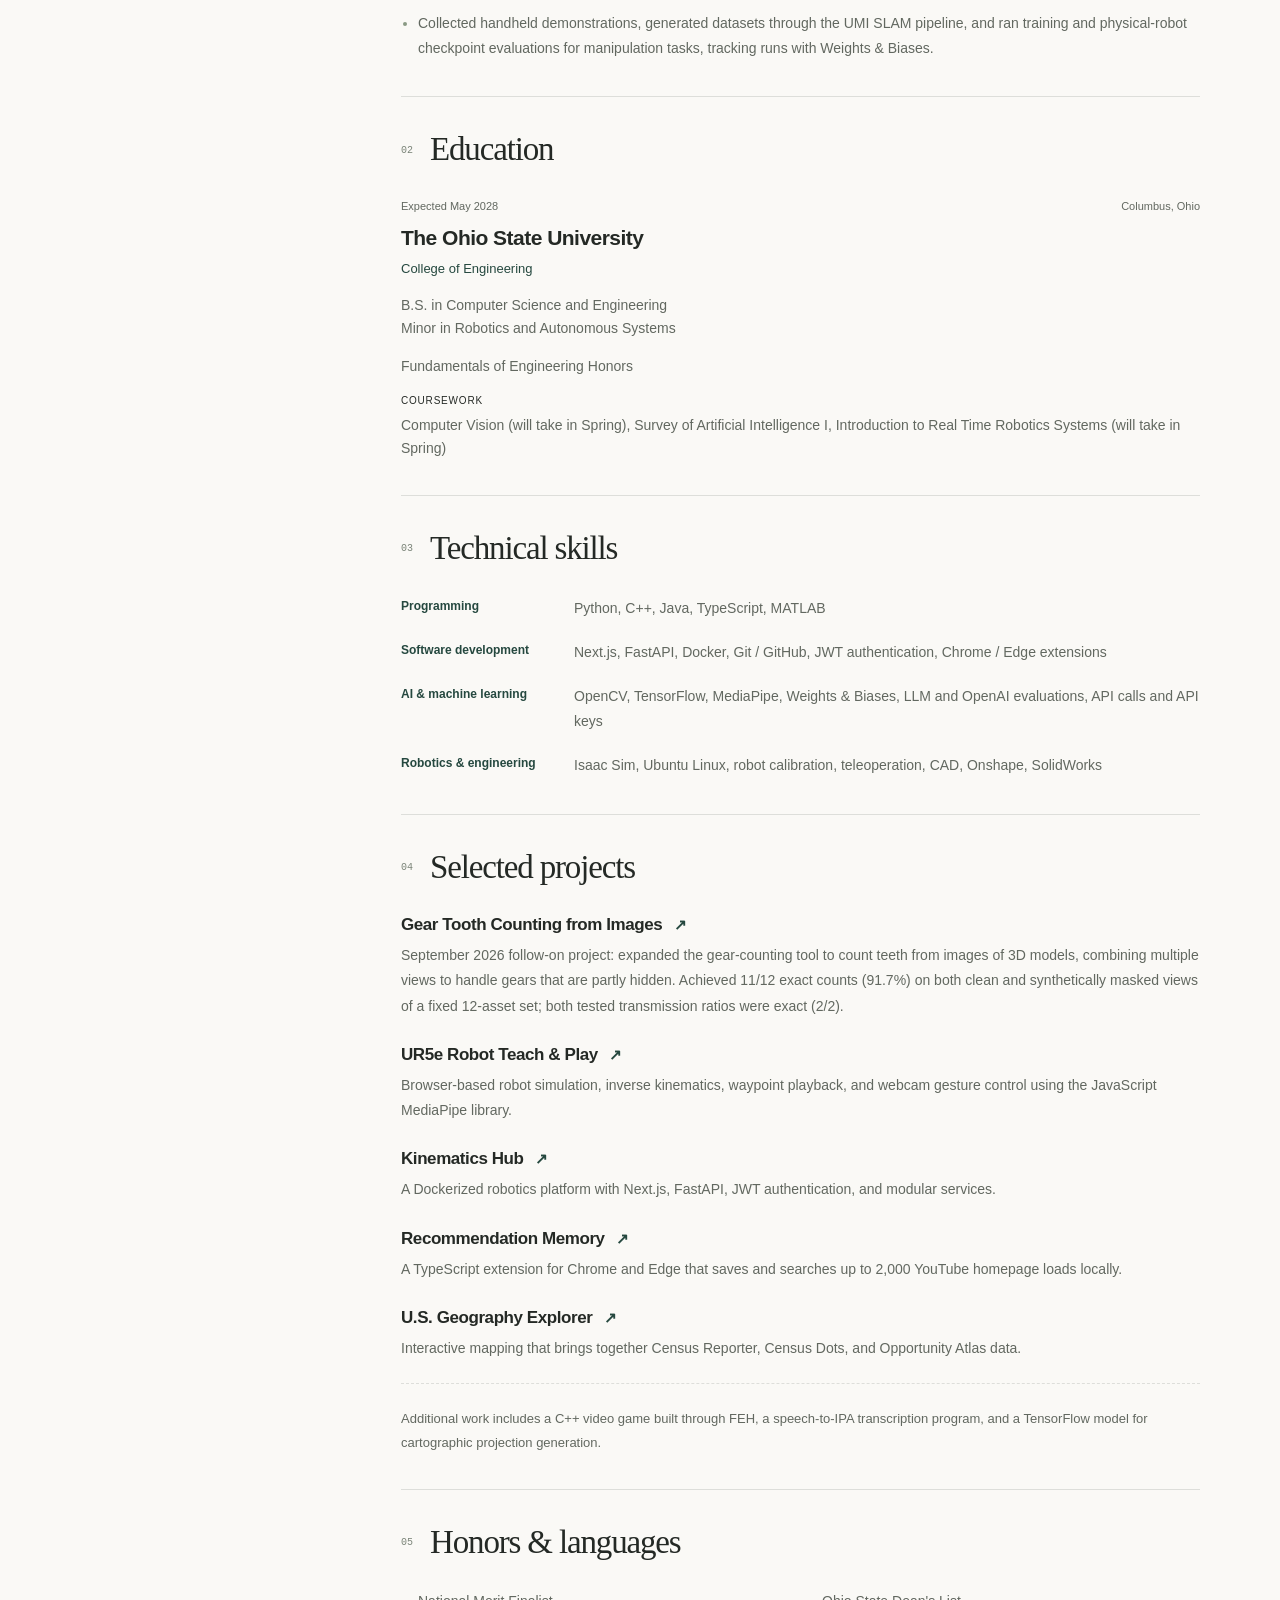
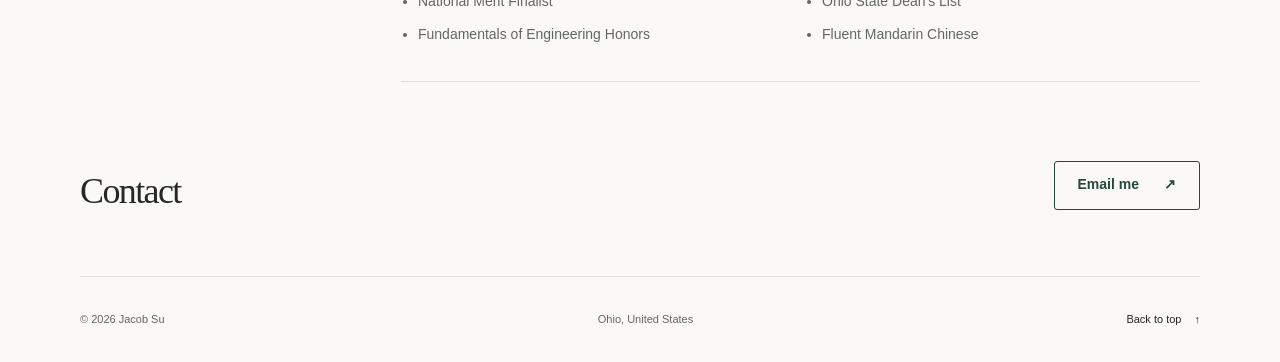
==== commit 2a4c6970: "Clarify project language and update AI coursework title" ====
--- a/resume.html
+++ b/resume.html
@@ -24,16 +24,16 @@
       <aside class="resume-sidebar" aria-label="Resume overview"><div class="sidebar-group"><h2>At a glance</h2><p>Computer Science and Engineering student at The Ohio State University. Robotics and Autonomous Systems minor. Expected graduation May 2028.</p></div><div class="sidebar-group"><h2>Get in touch</h2><a href="mailto:jacob.yuanfeng.su@gmail.com">Email me <span aria-hidden="true">↗</span></a><a href="https://github.com/pekingperson" target="_blank" rel="noopener noreferrer">GitHub <span aria-hidden="true">↗</span></a><a href="https://www.linkedin.com/in/jacob-su-a13038284/" target="_blank" rel="noopener noreferrer">LinkedIn <span aria-hidden="true">↗</span></a><p class="location">Plain City, Ohio</p></div><nav class="resume-toc sidebar-group" aria-label="On this page"><h2>On this page</h2><a href="#experience">Experience</a><a href="#education">Education</a><a href="#skills">Technical skills</a><a href="#resume-projects">Projects</a><a href="#honors">Honors &amp; languages</a></nav></aside>
       <div class="resume-content">
         <section class="resume-section" id="experience" aria-labelledby="experience-title"><div class="resume-section-heading"><span>01</span><h2 id="experience-title">Experience</h2></div>
-          <article class="experience" id="elorian-experience"><div class="experience-meta"><span>May 2026 — Aug 2026</span><span>Remote and onsite in Palo Alto, California</span></div><h3>Elorian.AI</h3><p class="role">Research Assistant</p><ul><li>Evaluated visual reasoning and failure modes across open-source and proprietary LLMs, including Qwen, Kimi, OpenAI models, and Anthropic Claude (Opus 5 and Fable 5).</li><li>Refined VQA audits and reference views for 43 CAD model packages, achieving a 100% pass rate in package validation.</li><li>Built a deterministic Python/OpenCV STEP gear counter using orthographic projections and polar-contour peak detection; exported annotated images and structured reports.</li><li>Eliminated all false positives while correctly counting all gears in a 17-solid gearbox, and cut observed processing time from 49 to 22 seconds through semantic and geometric filtering.</li></ul><p><a class="text-link" href="./#elorian-ai">View project <span aria-hidden="true">↗</span></a></p></article>
+          <article class="experience" id="elorian-experience"><div class="experience-meta"><span>May 2026 — Aug 2026</span><span>Remote and onsite in Palo Alto, California</span></div><h3>Elorian.AI</h3><p class="role">Research Assistant</p><ul><li>Evaluated visual reasoning and failure modes across open-source and proprietary LLMs, including Qwen, Kimi, OpenAI models, and Anthropic Claude (Opus 5 and Fable 5).</li><li>Refined VQA audits and reference views for 43 CAD model packages, achieving a 100% pass rate in package validation.</li><li>Built a deterministic Python/OpenCV STEP gear counter using orthographic projections and polar-contour peak detection and exported annotated images and structured reports.</li><li>Eliminated all false positives while correctly counting all gears in a 17-solid gearbox, and cut observed processing time from 49 to 22 seconds by filtering out non-gear parts based on their names and shapes.</li></ul><p><a class="text-link" href="./#elorian-ai">View project <span aria-hidden="true">↗</span></a></p></article>
           <article class="experience" id="ur5e-research-experience"><div class="experience-meta"><span>2026</span><span>Columbus, Ohio</span></div><h3>UR5e Robot Simulation &amp; NIST Benchmarks</h3><p class="role">Research Collaboration · The Ohio State University</p><ul><li>Built a UR5e robot lab-workstation environment in NVIDIA Isaac Sim from physical measurements and led setup of NIST assembly benchmark tasks.</li><li>Tested two initial manipulation tasks and recorded wrist-camera and third-person views to review gripper motion and object interactions.</li></ul><p><a class="text-link" href="./#ur5e-simulation">View project and videos <span aria-hidden="true">↗</span></a></p></article>
           <article class="experience"><div class="experience-meta"><span>Oct 2025 — May 2026</span><span>Columbus, Ohio</span></div><h3>Machine Learning as a Basis Lab</h3><p class="role">Intern · The Ohio State University</p><ul><li>Demonstrated UR5e robot operation for the team's use in simulation software.</li><li>Calibrated robots to support the team's research and simulation workflows.</li></ul></article>
           <article class="experience"><div class="experience-meta"><span>Jul 2024 — Present</span><span>Columbus, Ohio</span></div><h3>Intelligent Design and Robotics Laboratory</h3><p class="role">Research Assistant · Scott Laboratory, The Ohio State University</p><ul><li>Helped deploy a Universal Manipulation Interface (UMI) setup with a UR5e robot using Python on Ubuntu, including camera integration, SpaceMouse teleoperation, and gripper calibration.</li><li>Adapted Python controllers for a Robotiq gripper with position-unit conversion and feedback handling; debugged Python compatibility and ring-buffer capacity issues.</li><li>Collected handheld demonstrations, generated datasets through the UMI SLAM pipeline, and ran training and physical-robot checkpoint evaluations for manipulation tasks, tracking runs with Weights &amp; Biases.</li></ul></article>
         </section>
-        <section class="resume-section" id="education" aria-labelledby="education-title"><div class="resume-section-heading"><span>02</span><h2 id="education-title">Education</h2></div><article class="education-entry"><div class="experience-meta"><span>Expected May 2028</span><span>Columbus, Ohio</span></div><h3>The Ohio State University</h3><p class="role">College of Engineering</p><p>B.S. in Computer Science and Engineering<br>Minor in Robotics and Autonomous Systems</p><p>Fundamentals of Engineering Honors</p><p class="coursework"><span>Coursework</span>Computer Vision (will take in Spring), AI Survey, Introduction to Real Time Robotics Systems (will take in Spring)</p></article></section>
+        <section class="resume-section" id="education" aria-labelledby="education-title"><div class="resume-section-heading"><span>02</span><h2 id="education-title">Education</h2></div><article class="education-entry"><div class="experience-meta"><span>Expected May 2028</span><span>Columbus, Ohio</span></div><h3>The Ohio State University</h3><p class="role">College of Engineering</p><p>B.S. in Computer Science and Engineering<br>Minor in Robotics and Autonomous Systems</p><p>Fundamentals of Engineering Honors</p><p class="coursework"><span>Coursework</span>Computer Vision (will take in Spring), Survey of Artificial Intelligence I, Introduction to Real Time Robotics Systems (will take in Spring)</p></article></section>
         <section class="resume-section" id="skills" aria-labelledby="skills-title"><div class="resume-section-heading"><span>03</span><h2 id="skills-title">Technical skills</h2></div><dl class="skill-list"><div><dt>Programming</dt><dd>Python, C++, Java, TypeScript, MATLAB</dd></div><div><dt>Software development</dt><dd>Next.js, FastAPI, Docker, Git / GitHub, JWT authentication, Chrome / Edge extensions</dd></div><div><dt>AI &amp; machine learning</dt><dd>OpenCV, TensorFlow, MediaPipe, Weights &amp; Biases, LLM and OpenAI evaluations, API calls and API keys</dd></div><div><dt>Robotics &amp; engineering</dt><dd>Isaac Sim, Ubuntu Linux, robot calibration, teleoperation, CAD, Onshape, SolidWorks</dd></div></dl></section>
         <section class="resume-section" id="resume-projects" aria-labelledby="resume-projects-title"><div class="resume-section-heading"><span>04</span><h2 id="resume-projects-title">Selected projects</h2></div>
           <div class="resume-project" id="gear-counter-resume"><h3><a href="./#gear-tooth-counter">Gear Tooth Counting from Images <span aria-hidden="true">↗</span></a></h3><p>September 2026 follow-on project: expanded the gear-counting tool to count teeth from images of 3D models, combining multiple views to handle gears that are partly hidden. Achieved 11/12 exact counts (91.7%) on both clean and synthetically masked views of a fixed 12-asset set; both tested transmission ratios were exact (2/2).</p></div>
-          <div class="resume-project"><h3><a href="./#ur5e">UR5e Robot Teach &amp; Play <span aria-hidden="true">↗</span></a></h3><p>Browser-based robot simulation, inverse kinematics, waypoint playback, and MediaPipe gesture control.</p></div><div class="resume-project"><h3><a href="./#kinematics">Kinematics Hub <span aria-hidden="true">↗</span></a></h3><p>A Dockerized robotics platform with Next.js, FastAPI, JWT authentication, and modular services.</p></div><div class="resume-project"><h3><a href="./#memory">Recommendation Memory <span aria-hidden="true">↗</span></a></h3><p>A TypeScript extension for Chrome and Edge that saves and searches up to 2,000 YouTube homepage loads locally.</p></div><div class="resume-project"><h3><a href="./#geography">U.S. Geography Explorer <span aria-hidden="true">↗</span></a></h3><p>Interactive mapping that brings together Census Reporter, Census Dots, and Opportunity Atlas data.</p></div><p class="additional-work">Additional work includes a C++ video game built through FEH, a speech-to-IPA transcription program, and a TensorFlow model for cartographic projection generation.</p></section>
+          <div class="resume-project"><h3><a href="./#ur5e">UR5e Robot Teach &amp; Play <span aria-hidden="true">↗</span></a></h3><p>Browser-based robot simulation, inverse kinematics, waypoint playback, and webcam gesture control using the JavaScript MediaPipe library.</p></div><div class="resume-project"><h3><a href="./#kinematics">Kinematics Hub <span aria-hidden="true">↗</span></a></h3><p>A Dockerized robotics platform with Next.js, FastAPI, JWT authentication, and modular services.</p></div><div class="resume-project"><h3><a href="./#memory">Recommendation Memory <span aria-hidden="true">↗</span></a></h3><p>A TypeScript extension for Chrome and Edge that saves and searches up to 2,000 YouTube homepage loads locally.</p></div><div class="resume-project"><h3><a href="./#geography">U.S. Geography Explorer <span aria-hidden="true">↗</span></a></h3><p>Interactive mapping that brings together Census Reporter, Census Dots, and Opportunity Atlas data.</p></div><p class="additional-work">Additional work includes a C++ video game built through FEH, a speech-to-IPA transcription program, and a TensorFlow model for cartographic projection generation.</p></section>
         <section class="resume-section" id="honors" aria-labelledby="honors-title"><div class="resume-section-heading"><span>05</span><h2 id="honors-title">Honors &amp; languages</h2></div><ul class="honors-list"><li>National Merit Finalist</li><li>Ohio State Dean's List</li><li>Fundamentals of Engineering Honors</li><li>Fluent Mandarin Chinese</li></ul></section>
       </div>
     </div>
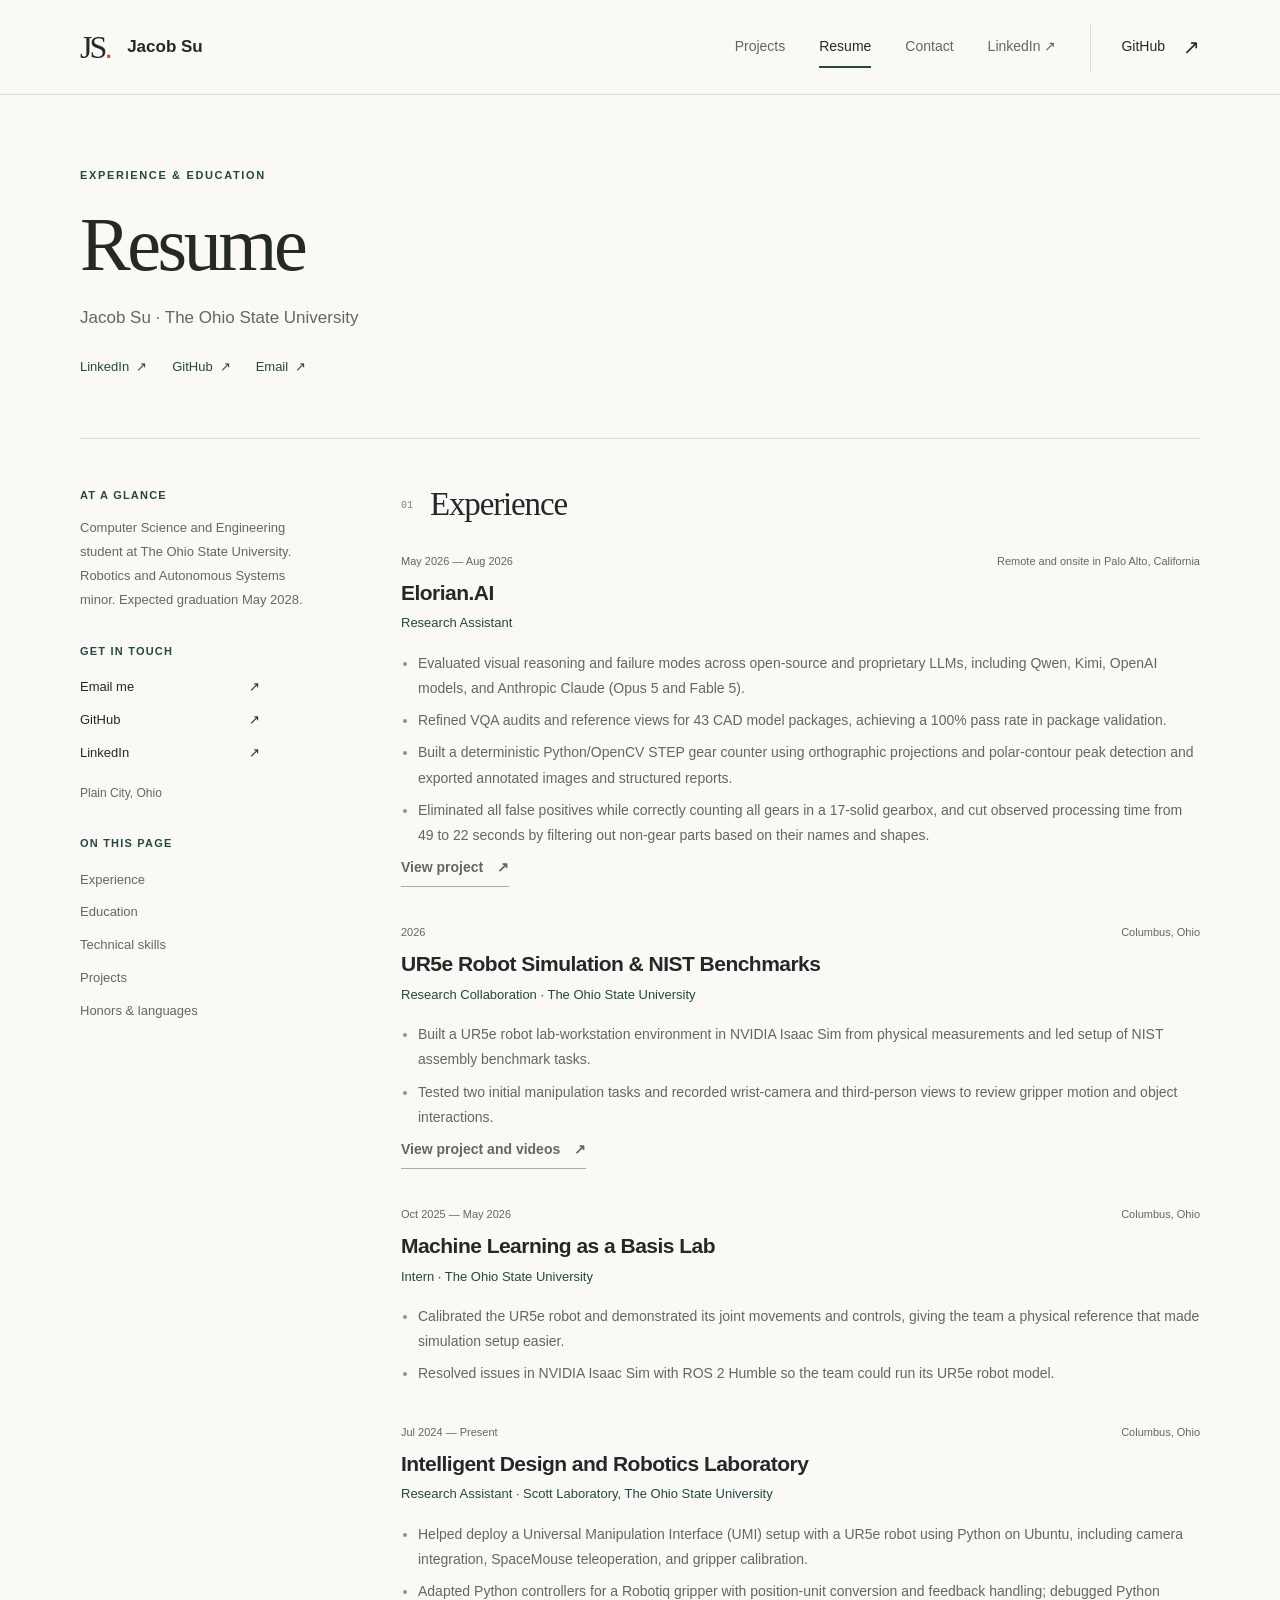
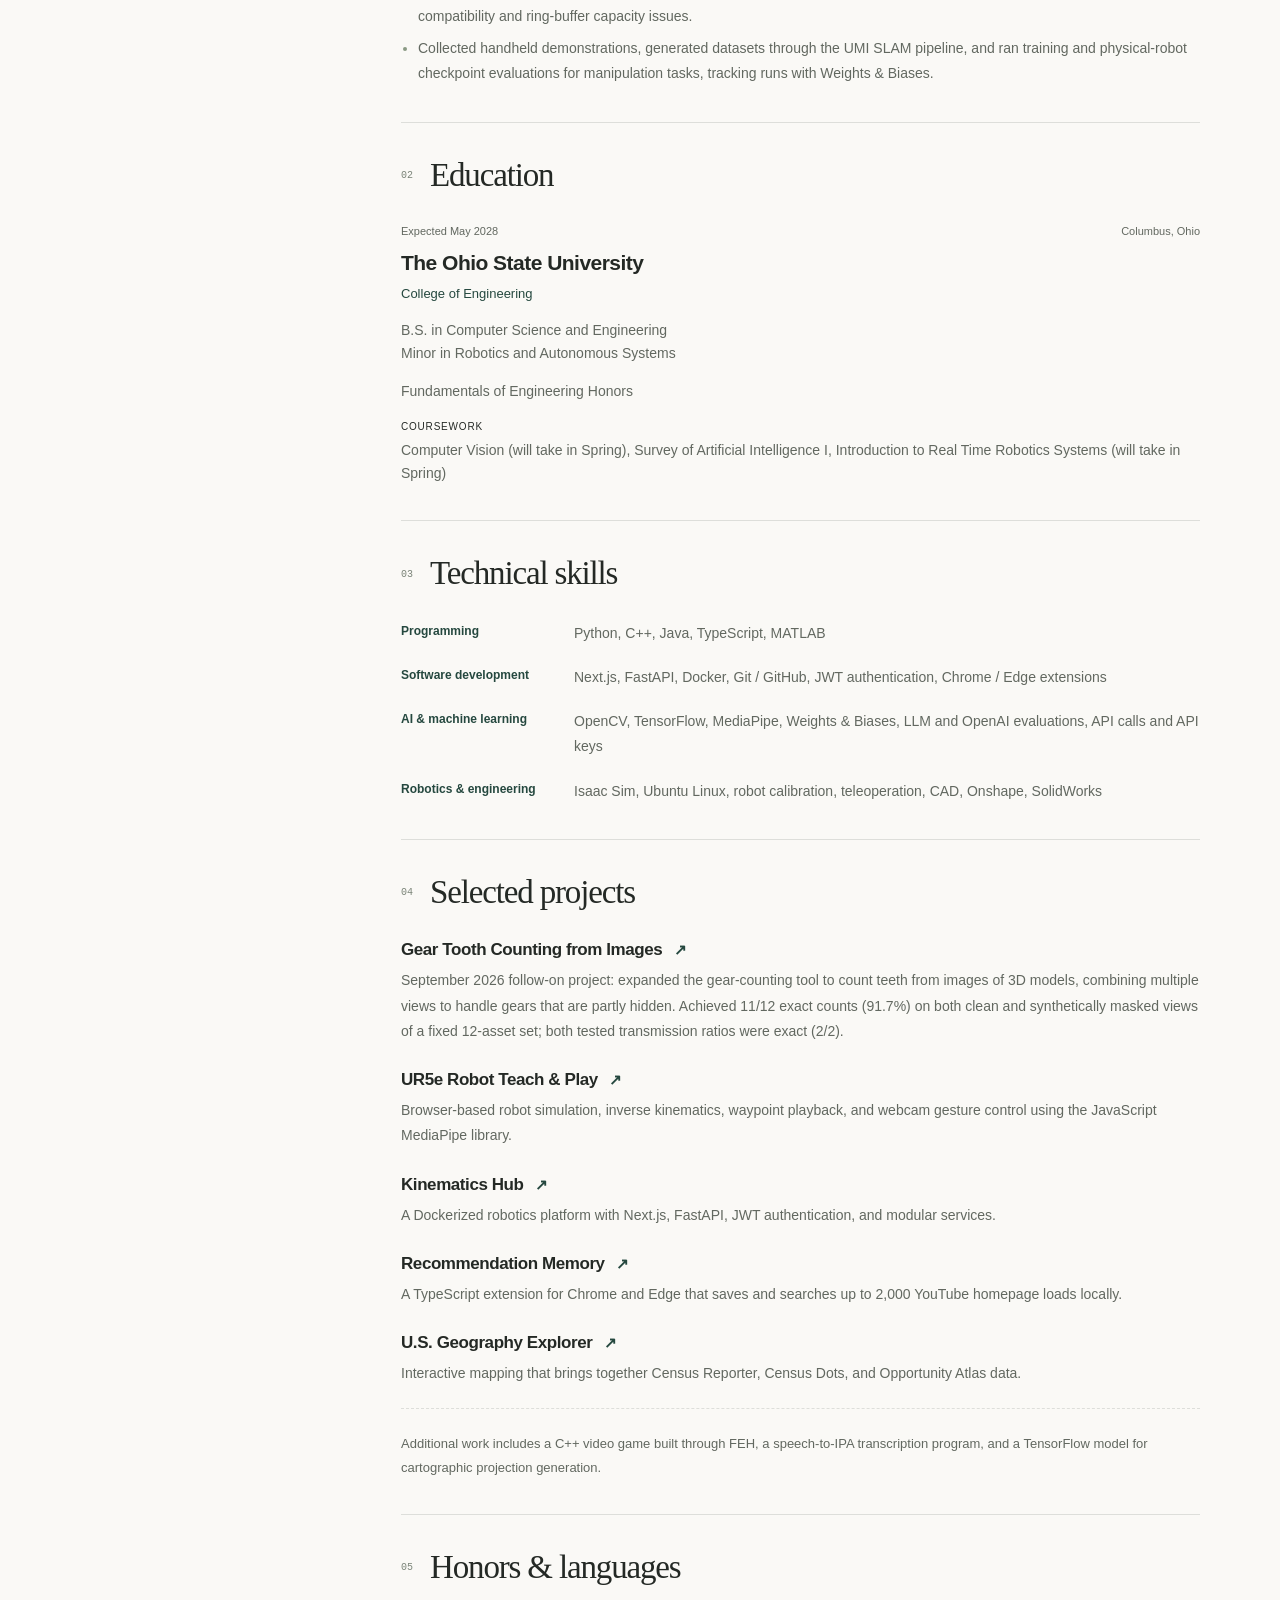
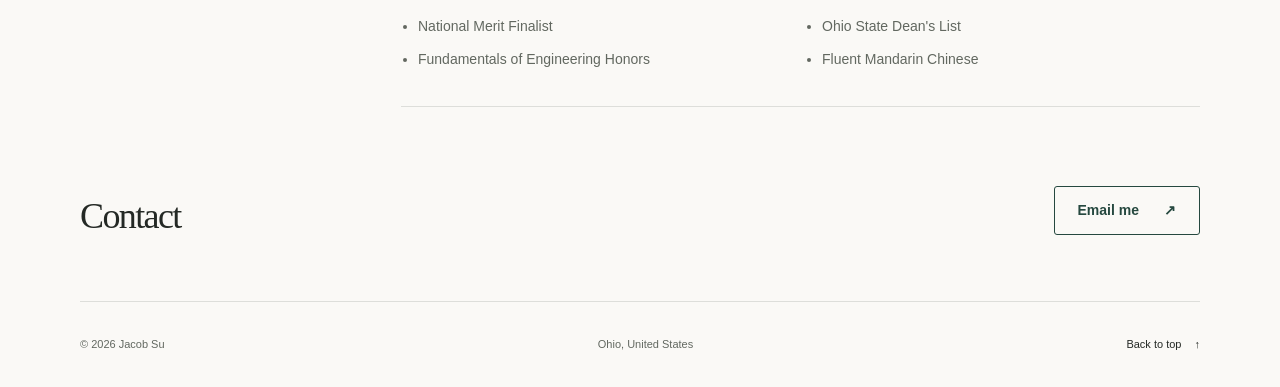
==== commit 116f7957: "Expand lab experience with robot calibration and simulation outcomes" ====
--- a/resume.html
+++ b/resume.html
@@ -26,7 +26,7 @@
         <section class="resume-section" id="experience" aria-labelledby="experience-title"><div class="resume-section-heading"><span>01</span><h2 id="experience-title">Experience</h2></div>
           <article class="experience" id="elorian-experience"><div class="experience-meta"><span>May 2026 — Aug 2026</span><span>Remote and onsite in Palo Alto, California</span></div><h3>Elorian.AI</h3><p class="role">Research Assistant</p><ul><li>Evaluated visual reasoning and failure modes across open-source and proprietary LLMs, including Qwen, Kimi, OpenAI models, and Anthropic Claude (Opus 5 and Fable 5).</li><li>Refined VQA audits and reference views for 43 CAD model packages, achieving a 100% pass rate in package validation.</li><li>Built a deterministic Python/OpenCV STEP gear counter using orthographic projections and polar-contour peak detection and exported annotated images and structured reports.</li><li>Eliminated all false positives while correctly counting all gears in a 17-solid gearbox, and cut observed processing time from 49 to 22 seconds by filtering out non-gear parts based on their names and shapes.</li></ul><p><a class="text-link" href="./#elorian-ai">View project <span aria-hidden="true">↗</span></a></p></article>
           <article class="experience" id="ur5e-research-experience"><div class="experience-meta"><span>2026</span><span>Columbus, Ohio</span></div><h3>UR5e Robot Simulation &amp; NIST Benchmarks</h3><p class="role">Research Collaboration · The Ohio State University</p><ul><li>Built a UR5e robot lab-workstation environment in NVIDIA Isaac Sim from physical measurements and led setup of NIST assembly benchmark tasks.</li><li>Tested two initial manipulation tasks and recorded wrist-camera and third-person views to review gripper motion and object interactions.</li></ul><p><a class="text-link" href="./#ur5e-simulation">View project and videos <span aria-hidden="true">↗</span></a></p></article>
-          <article class="experience"><div class="experience-meta"><span>Oct 2025 — May 2026</span><span>Columbus, Ohio</span></div><h3>Machine Learning as a Basis Lab</h3><p class="role">Intern · The Ohio State University</p><ul><li>Demonstrated UR5e robot operation for the team's use in simulation software.</li><li>Calibrated robots to support the team's research and simulation workflows.</li></ul></article>
+          <article class="experience"><div class="experience-meta"><span>Oct 2025 — May 2026</span><span>Columbus, Ohio</span></div><h3>Machine Learning as a Basis Lab</h3><p class="role">Intern · The Ohio State University</p><ul><li>Calibrated the UR5e robot and demonstrated its joint movements and controls, giving the team a physical reference that made simulation setup easier.</li><li>Resolved issues in NVIDIA Isaac Sim with ROS 2 Humble so the team could run its UR5e robot model.</li></ul></article>
           <article class="experience"><div class="experience-meta"><span>Jul 2024 — Present</span><span>Columbus, Ohio</span></div><h3>Intelligent Design and Robotics Laboratory</h3><p class="role">Research Assistant · Scott Laboratory, The Ohio State University</p><ul><li>Helped deploy a Universal Manipulation Interface (UMI) setup with a UR5e robot using Python on Ubuntu, including camera integration, SpaceMouse teleoperation, and gripper calibration.</li><li>Adapted Python controllers for a Robotiq gripper with position-unit conversion and feedback handling; debugged Python compatibility and ring-buffer capacity issues.</li><li>Collected handheld demonstrations, generated datasets through the UMI SLAM pipeline, and ran training and physical-robot checkpoint evaluations for manipulation tasks, tracking runs with Weights &amp; Biases.</li></ul></article>
         </section>
         <section class="resume-section" id="education" aria-labelledby="education-title"><div class="resume-section-heading"><span>02</span><h2 id="education-title">Education</h2></div><article class="education-entry"><div class="experience-meta"><span>Expected May 2028</span><span>Columbus, Ohio</span></div><h3>The Ohio State University</h3><p class="role">College of Engineering</p><p>B.S. in Computer Science and Engineering<br>Minor in Robotics and Autonomous Systems</p><p>Fundamentals of Engineering Honors</p><p class="coursework"><span>Coursework</span>Computer Vision (will take in Spring), Survey of Artificial Intelligence I, Introduction to Real Time Robotics Systems (will take in Spring)</p></article></section>
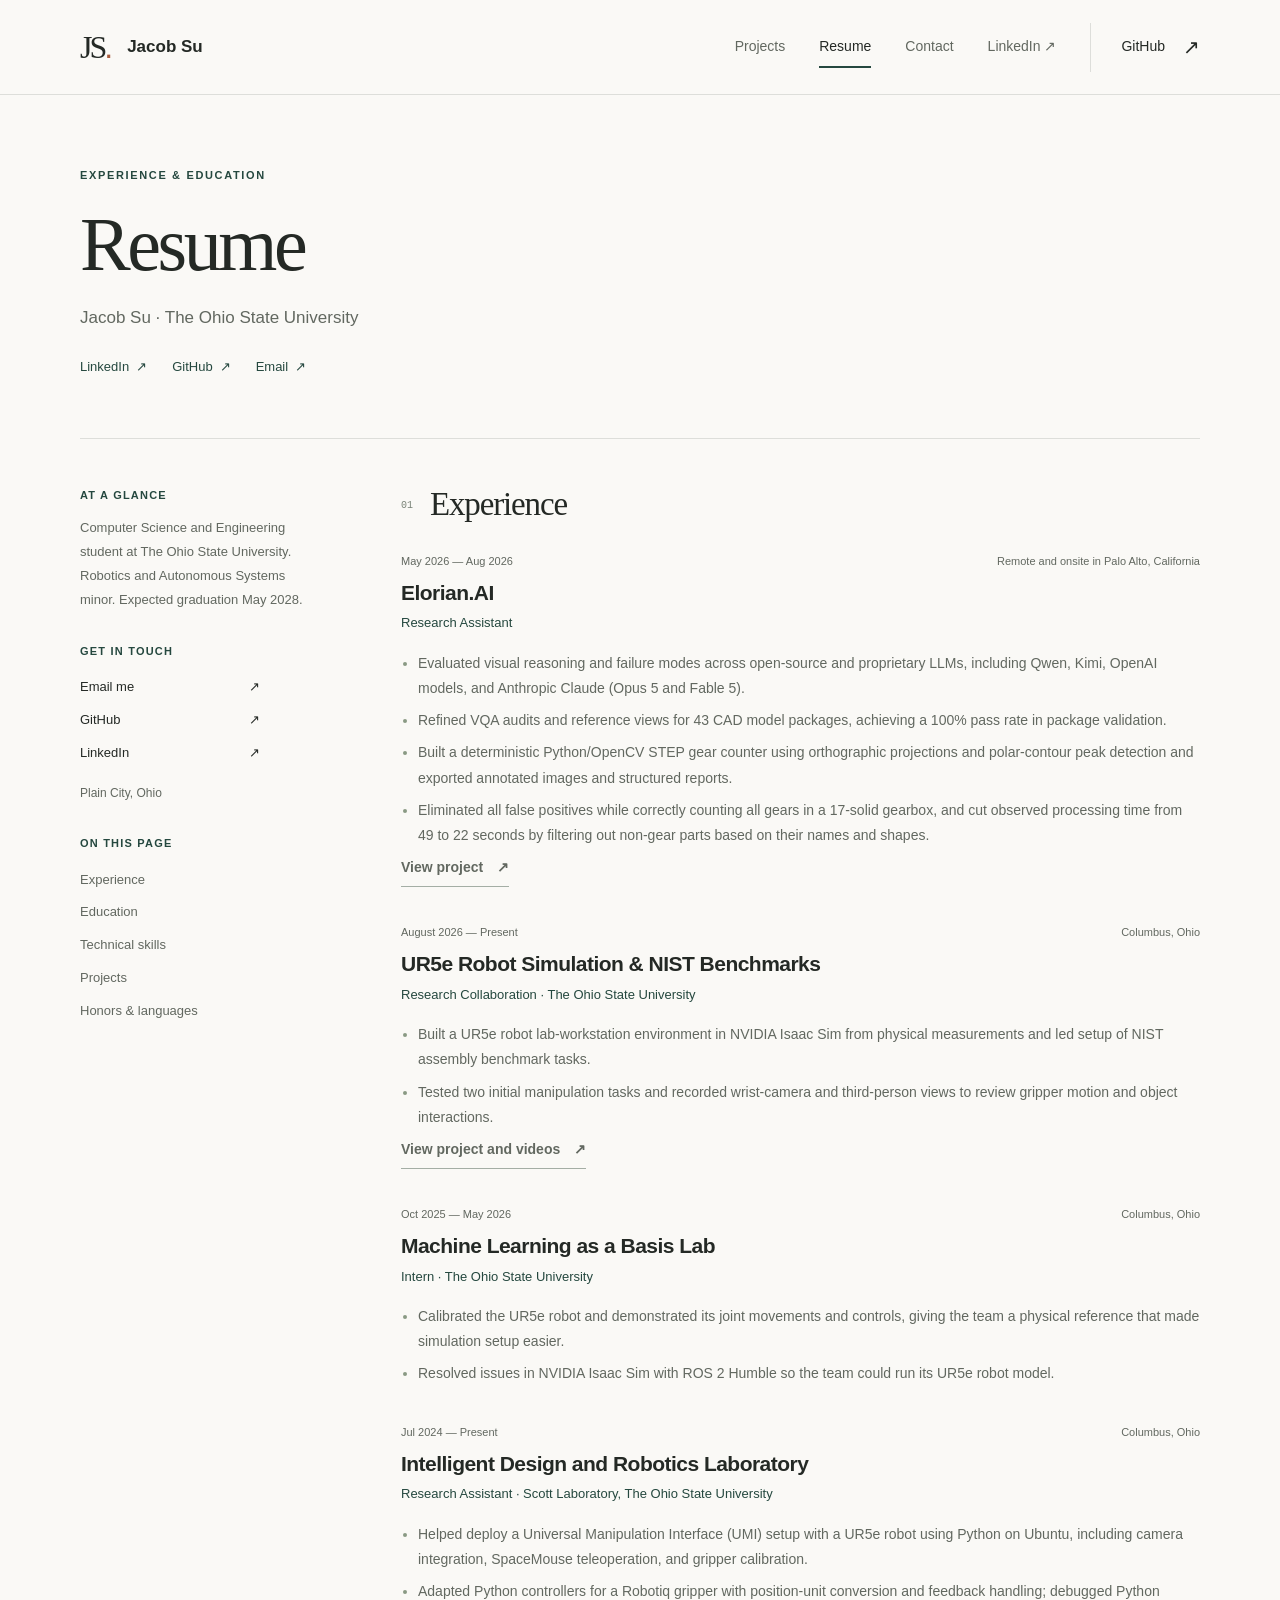
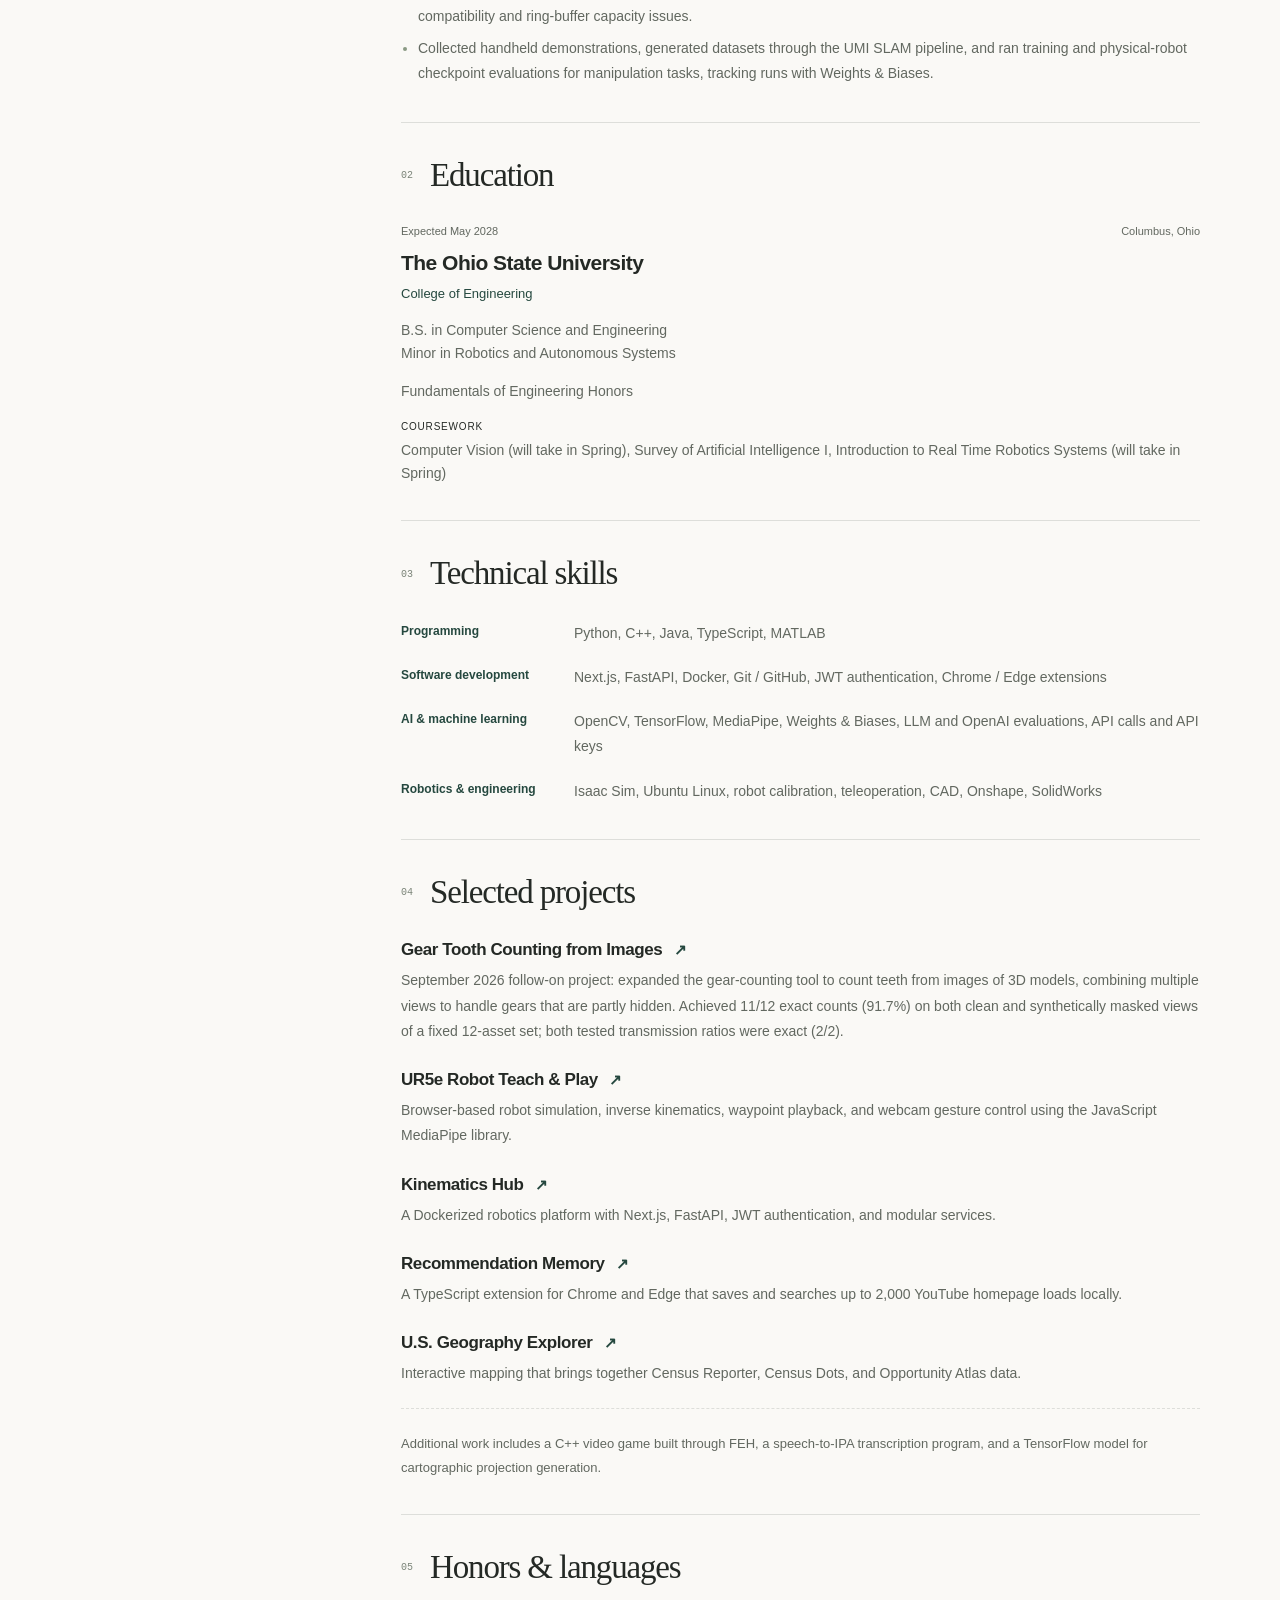
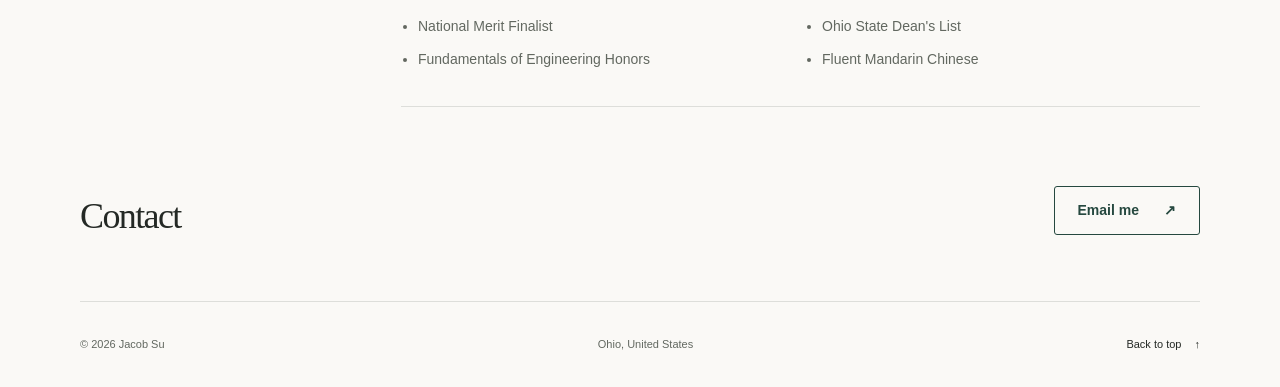
==== commit fec6b924: "Set NIST benchmark project dates to August 2026–Present" ====
--- a/resume.html
+++ b/resume.html
@@ -25,7 +25,7 @@
       <div class="resume-content">
         <section class="resume-section" id="experience" aria-labelledby="experience-title"><div class="resume-section-heading"><span>01</span><h2 id="experience-title">Experience</h2></div>
           <article class="experience" id="elorian-experience"><div class="experience-meta"><span>May 2026 — Aug 2026</span><span>Remote and onsite in Palo Alto, California</span></div><h3>Elorian.AI</h3><p class="role">Research Assistant</p><ul><li>Evaluated visual reasoning and failure modes across open-source and proprietary LLMs, including Qwen, Kimi, OpenAI models, and Anthropic Claude (Opus 5 and Fable 5).</li><li>Refined VQA audits and reference views for 43 CAD model packages, achieving a 100% pass rate in package validation.</li><li>Built a deterministic Python/OpenCV STEP gear counter using orthographic projections and polar-contour peak detection and exported annotated images and structured reports.</li><li>Eliminated all false positives while correctly counting all gears in a 17-solid gearbox, and cut observed processing time from 49 to 22 seconds by filtering out non-gear parts based on their names and shapes.</li></ul><p><a class="text-link" href="./#elorian-ai">View project <span aria-hidden="true">↗</span></a></p></article>
-          <article class="experience" id="ur5e-research-experience"><div class="experience-meta"><span>2026</span><span>Columbus, Ohio</span></div><h3>UR5e Robot Simulation &amp; NIST Benchmarks</h3><p class="role">Research Collaboration · The Ohio State University</p><ul><li>Built a UR5e robot lab-workstation environment in NVIDIA Isaac Sim from physical measurements and led setup of NIST assembly benchmark tasks.</li><li>Tested two initial manipulation tasks and recorded wrist-camera and third-person views to review gripper motion and object interactions.</li></ul><p><a class="text-link" href="./#ur5e-simulation">View project and videos <span aria-hidden="true">↗</span></a></p></article>
+          <article class="experience" id="ur5e-research-experience"><div class="experience-meta"><span>August 2026 — Present</span><span>Columbus, Ohio</span></div><h3>UR5e Robot Simulation &amp; NIST Benchmarks</h3><p class="role">Research Collaboration · The Ohio State University</p><ul><li>Built a UR5e robot lab-workstation environment in NVIDIA Isaac Sim from physical measurements and led setup of NIST assembly benchmark tasks.</li><li>Tested two initial manipulation tasks and recorded wrist-camera and third-person views to review gripper motion and object interactions.</li></ul><p><a class="text-link" href="./#ur5e-simulation">View project and videos <span aria-hidden="true">↗</span></a></p></article>
           <article class="experience"><div class="experience-meta"><span>Oct 2025 — May 2026</span><span>Columbus, Ohio</span></div><h3>Machine Learning as a Basis Lab</h3><p class="role">Intern · The Ohio State University</p><ul><li>Calibrated the UR5e robot and demonstrated its joint movements and controls, giving the team a physical reference that made simulation setup easier.</li><li>Resolved issues in NVIDIA Isaac Sim with ROS 2 Humble so the team could run its UR5e robot model.</li></ul></article>
           <article class="experience"><div class="experience-meta"><span>Jul 2024 — Present</span><span>Columbus, Ohio</span></div><h3>Intelligent Design and Robotics Laboratory</h3><p class="role">Research Assistant · Scott Laboratory, The Ohio State University</p><ul><li>Helped deploy a Universal Manipulation Interface (UMI) setup with a UR5e robot using Python on Ubuntu, including camera integration, SpaceMouse teleoperation, and gripper calibration.</li><li>Adapted Python controllers for a Robotiq gripper with position-unit conversion and feedback handling; debugged Python compatibility and ring-buffer capacity issues.</li><li>Collected handheld demonstrations, generated datasets through the UMI SLAM pipeline, and ran training and physical-robot checkpoint evaluations for manipulation tasks, tracking runs with Weights &amp; Biases.</li></ul></article>
         </section>
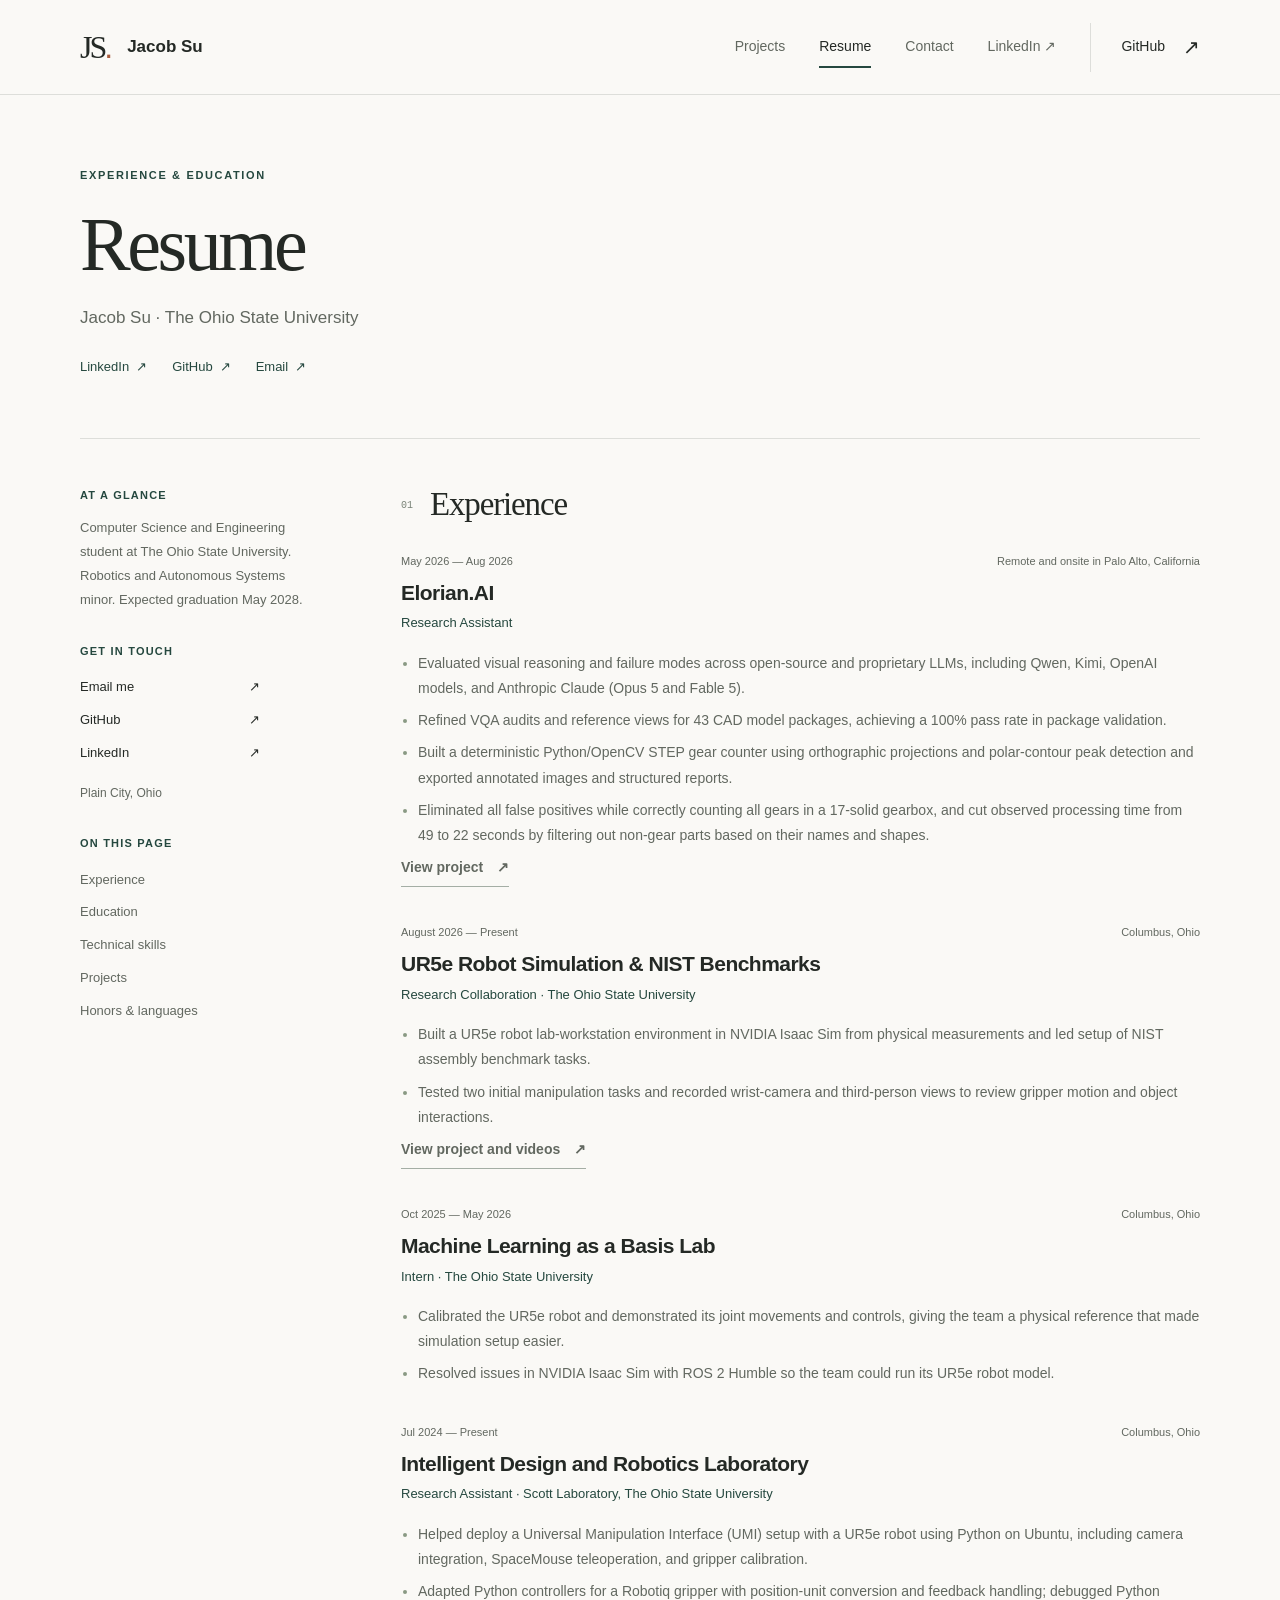
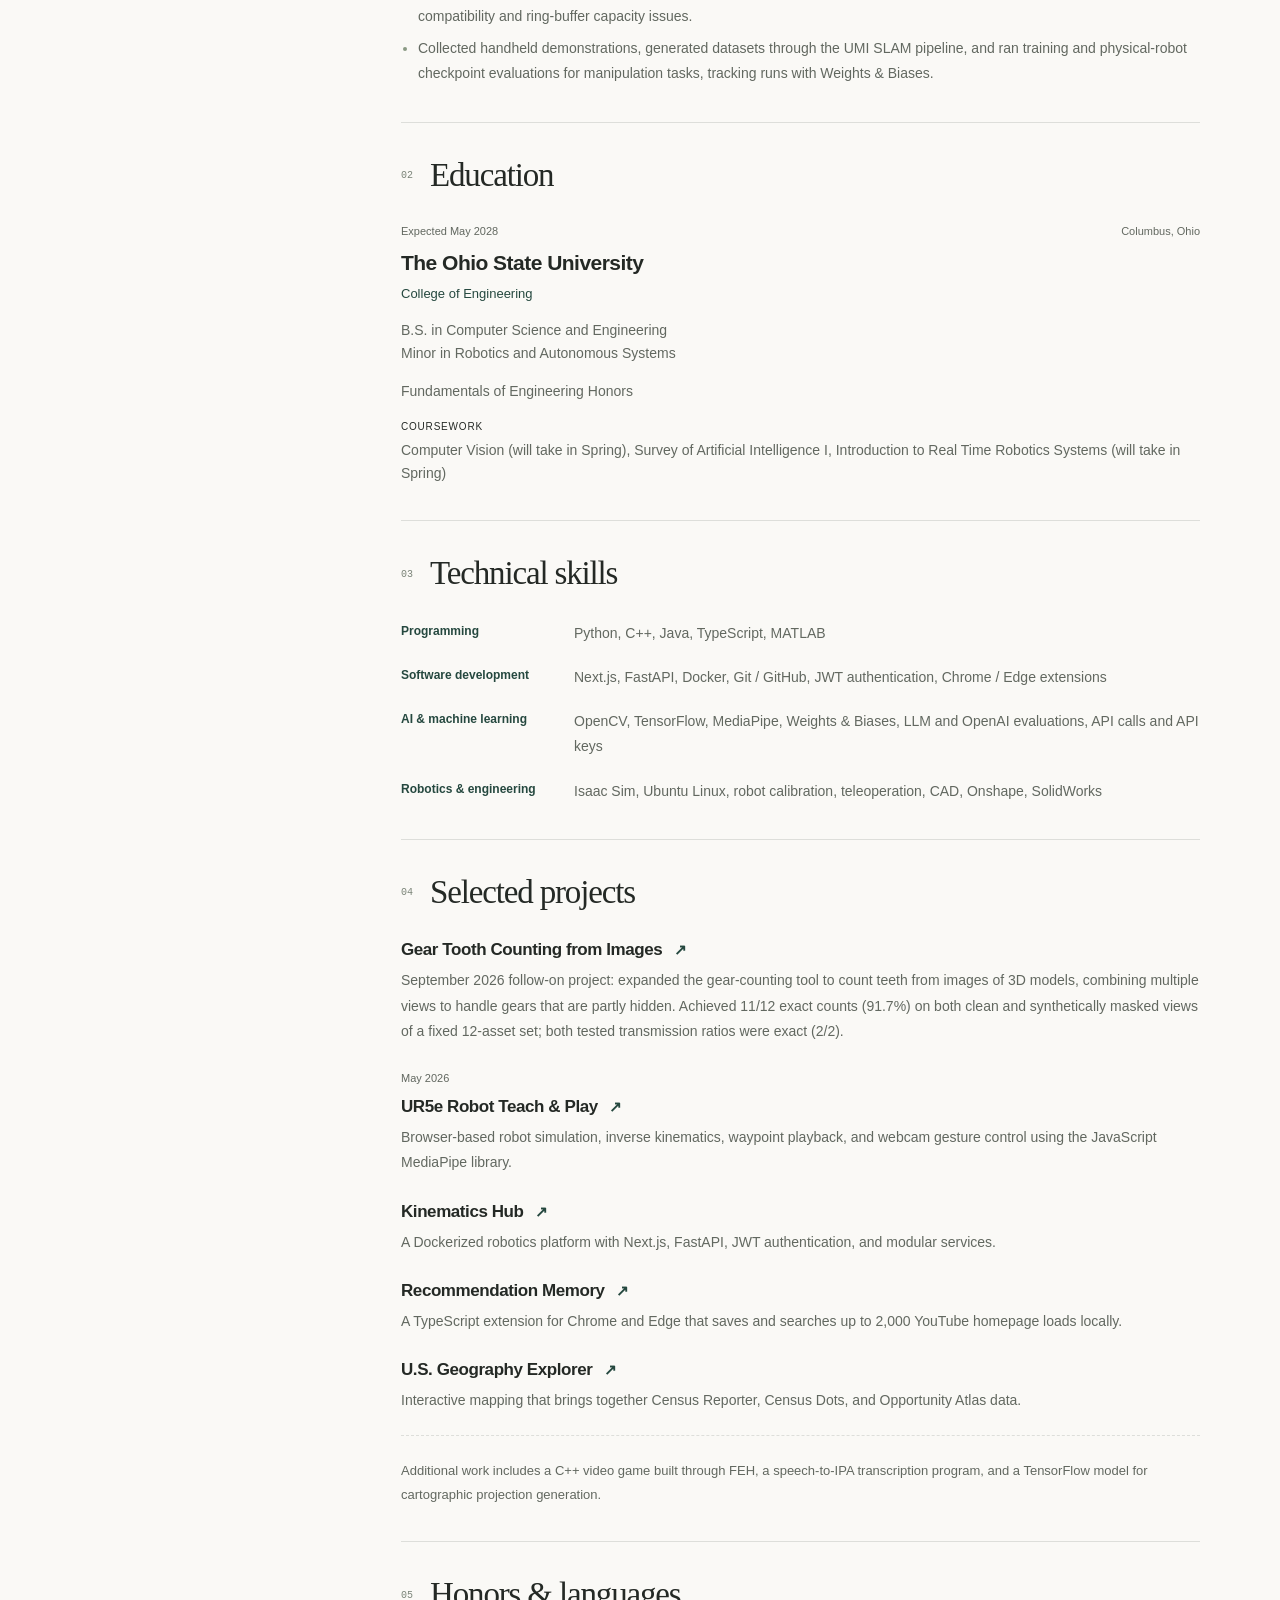
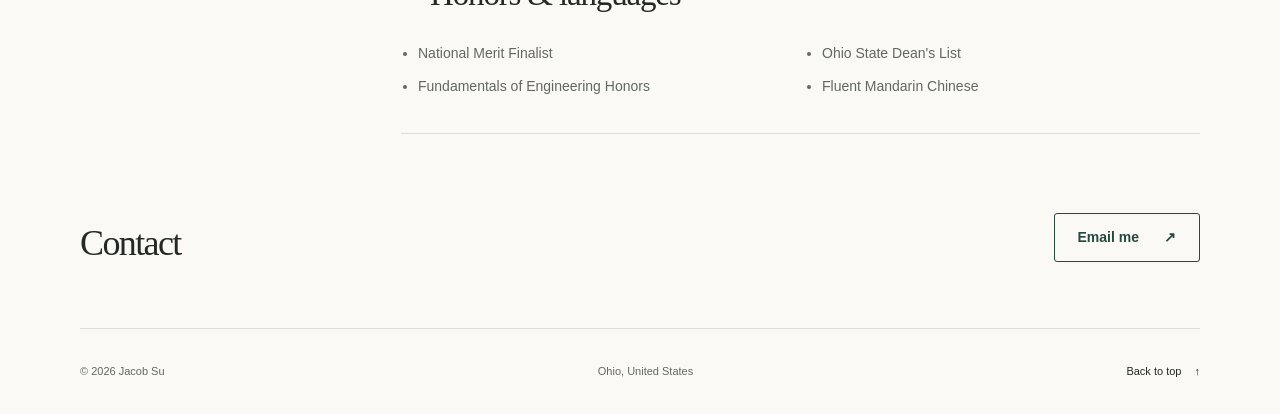
==== commit 2a016826: "Add May 2026 date to UR5e Robot Teach and Play" ====
--- a/resume.html
+++ b/resume.html
@@ -33,7 +33,7 @@
         <section class="resume-section" id="skills" aria-labelledby="skills-title"><div class="resume-section-heading"><span>03</span><h2 id="skills-title">Technical skills</h2></div><dl class="skill-list"><div><dt>Programming</dt><dd>Python, C++, Java, TypeScript, MATLAB</dd></div><div><dt>Software development</dt><dd>Next.js, FastAPI, Docker, Git / GitHub, JWT authentication, Chrome / Edge extensions</dd></div><div><dt>AI &amp; machine learning</dt><dd>OpenCV, TensorFlow, MediaPipe, Weights &amp; Biases, LLM and OpenAI evaluations, API calls and API keys</dd></div><div><dt>Robotics &amp; engineering</dt><dd>Isaac Sim, Ubuntu Linux, robot calibration, teleoperation, CAD, Onshape, SolidWorks</dd></div></dl></section>
         <section class="resume-section" id="resume-projects" aria-labelledby="resume-projects-title"><div class="resume-section-heading"><span>04</span><h2 id="resume-projects-title">Selected projects</h2></div>
           <div class="resume-project" id="gear-counter-resume"><h3><a href="./#gear-tooth-counter">Gear Tooth Counting from Images <span aria-hidden="true">↗</span></a></h3><p>September 2026 follow-on project: expanded the gear-counting tool to count teeth from images of 3D models, combining multiple views to handle gears that are partly hidden. Achieved 11/12 exact counts (91.7%) on both clean and synthetically masked views of a fixed 12-asset set; both tested transmission ratios were exact (2/2).</p></div>
-          <div class="resume-project"><h3><a href="./#ur5e">UR5e Robot Teach &amp; Play <span aria-hidden="true">↗</span></a></h3><p>Browser-based robot simulation, inverse kinematics, waypoint playback, and webcam gesture control using the JavaScript MediaPipe library.</p></div><div class="resume-project"><h3><a href="./#kinematics">Kinematics Hub <span aria-hidden="true">↗</span></a></h3><p>A Dockerized robotics platform with Next.js, FastAPI, JWT authentication, and modular services.</p></div><div class="resume-project"><h3><a href="./#memory">Recommendation Memory <span aria-hidden="true">↗</span></a></h3><p>A TypeScript extension for Chrome and Edge that saves and searches up to 2,000 YouTube homepage loads locally.</p></div><div class="resume-project"><h3><a href="./#geography">U.S. Geography Explorer <span aria-hidden="true">↗</span></a></h3><p>Interactive mapping that brings together Census Reporter, Census Dots, and Opportunity Atlas data.</p></div><p class="additional-work">Additional work includes a C++ video game built through FEH, a speech-to-IPA transcription program, and a TensorFlow model for cartographic projection generation.</p></section>
+          <div class="resume-project"><div class="experience-meta"><time datetime="2026-05">May 2026</time></div><h3><a href="./#ur5e">UR5e Robot Teach &amp; Play <span aria-hidden="true">↗</span></a></h3><p>Browser-based robot simulation, inverse kinematics, waypoint playback, and webcam gesture control using the JavaScript MediaPipe library.</p></div><div class="resume-project"><h3><a href="./#kinematics">Kinematics Hub <span aria-hidden="true">↗</span></a></h3><p>A Dockerized robotics platform with Next.js, FastAPI, JWT authentication, and modular services.</p></div><div class="resume-project"><h3><a href="./#memory">Recommendation Memory <span aria-hidden="true">↗</span></a></h3><p>A TypeScript extension for Chrome and Edge that saves and searches up to 2,000 YouTube homepage loads locally.</p></div><div class="resume-project"><h3><a href="./#geography">U.S. Geography Explorer <span aria-hidden="true">↗</span></a></h3><p>Interactive mapping that brings together Census Reporter, Census Dots, and Opportunity Atlas data.</p></div><p class="additional-work">Additional work includes a C++ video game built through FEH, a speech-to-IPA transcription program, and a TensorFlow model for cartographic projection generation.</p></section>
         <section class="resume-section" id="honors" aria-labelledby="honors-title"><div class="resume-section-heading"><span>05</span><h2 id="honors-title">Honors &amp; languages</h2></div><ul class="honors-list"><li>National Merit Finalist</li><li>Ohio State Dean's List</li><li>Fundamentals of Engineering Honors</li><li>Fluent Mandarin Chinese</li></ul></section>
       </div>
     </div>
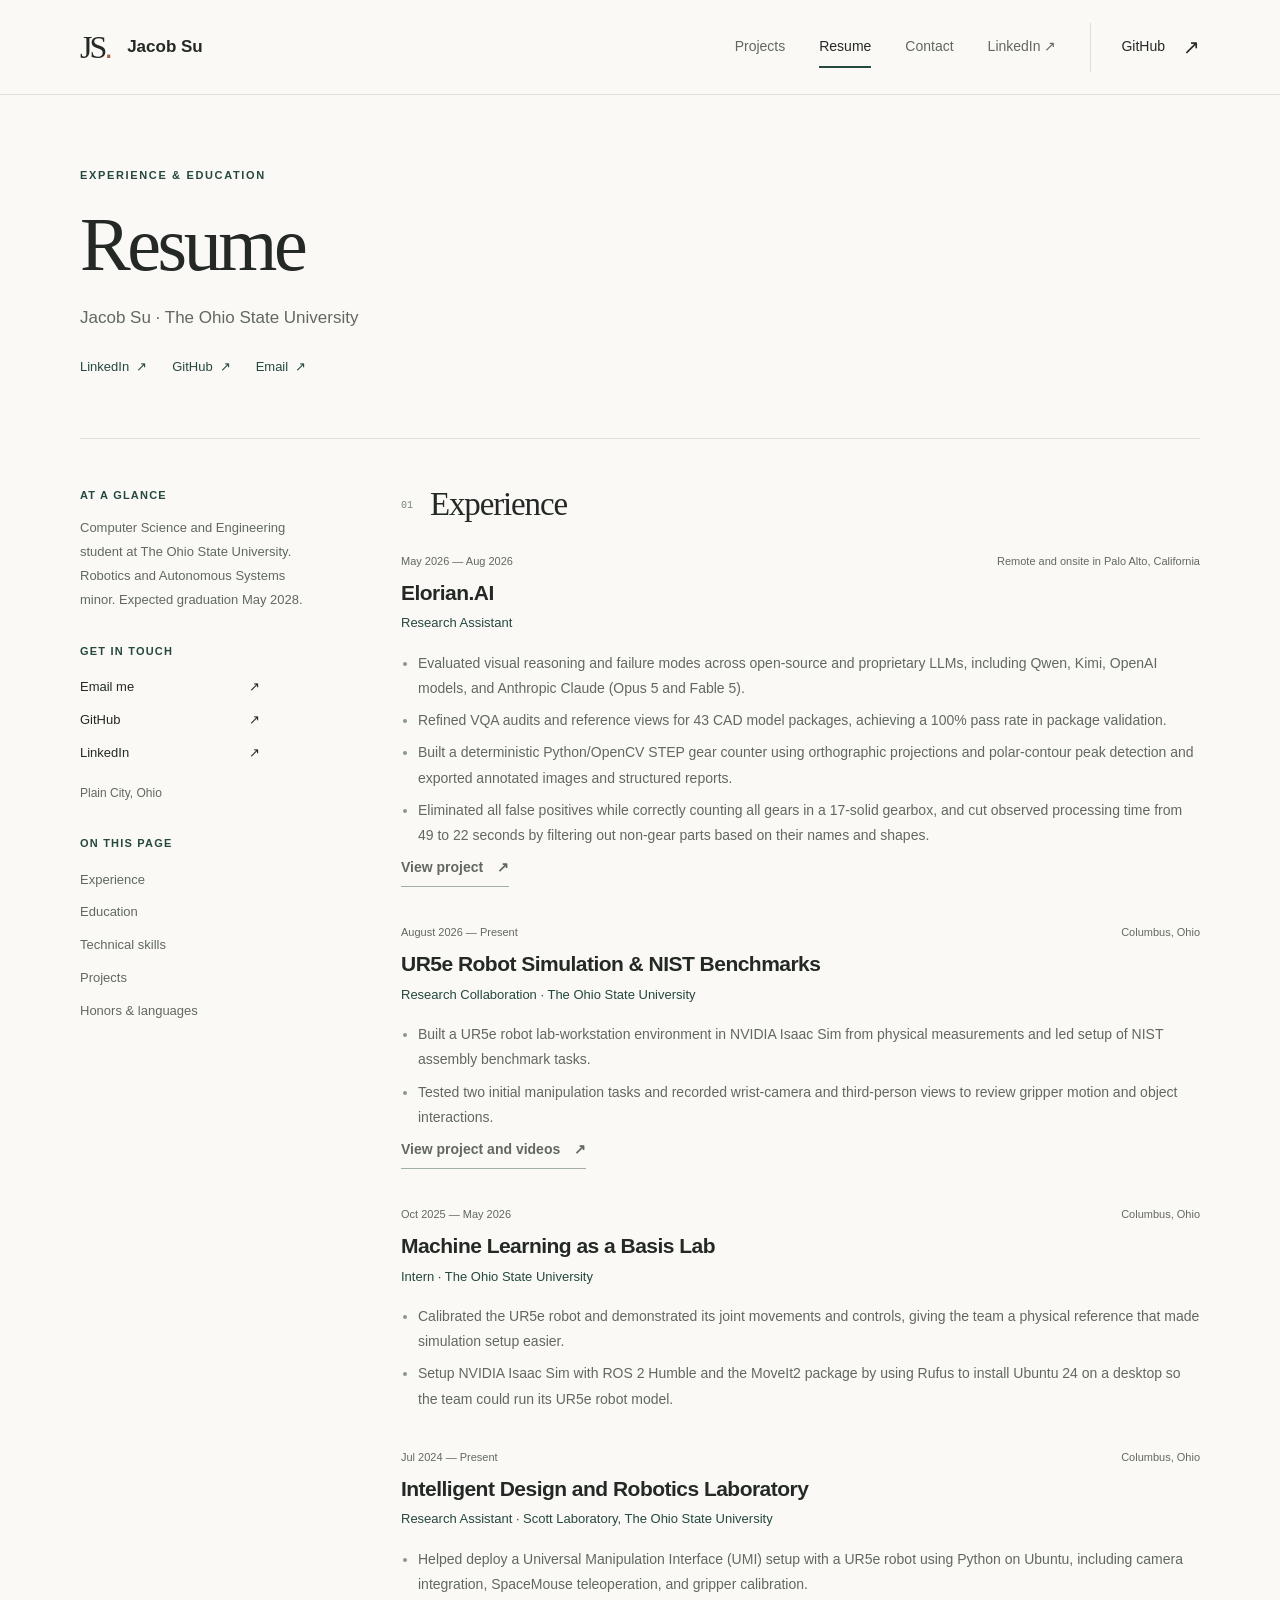
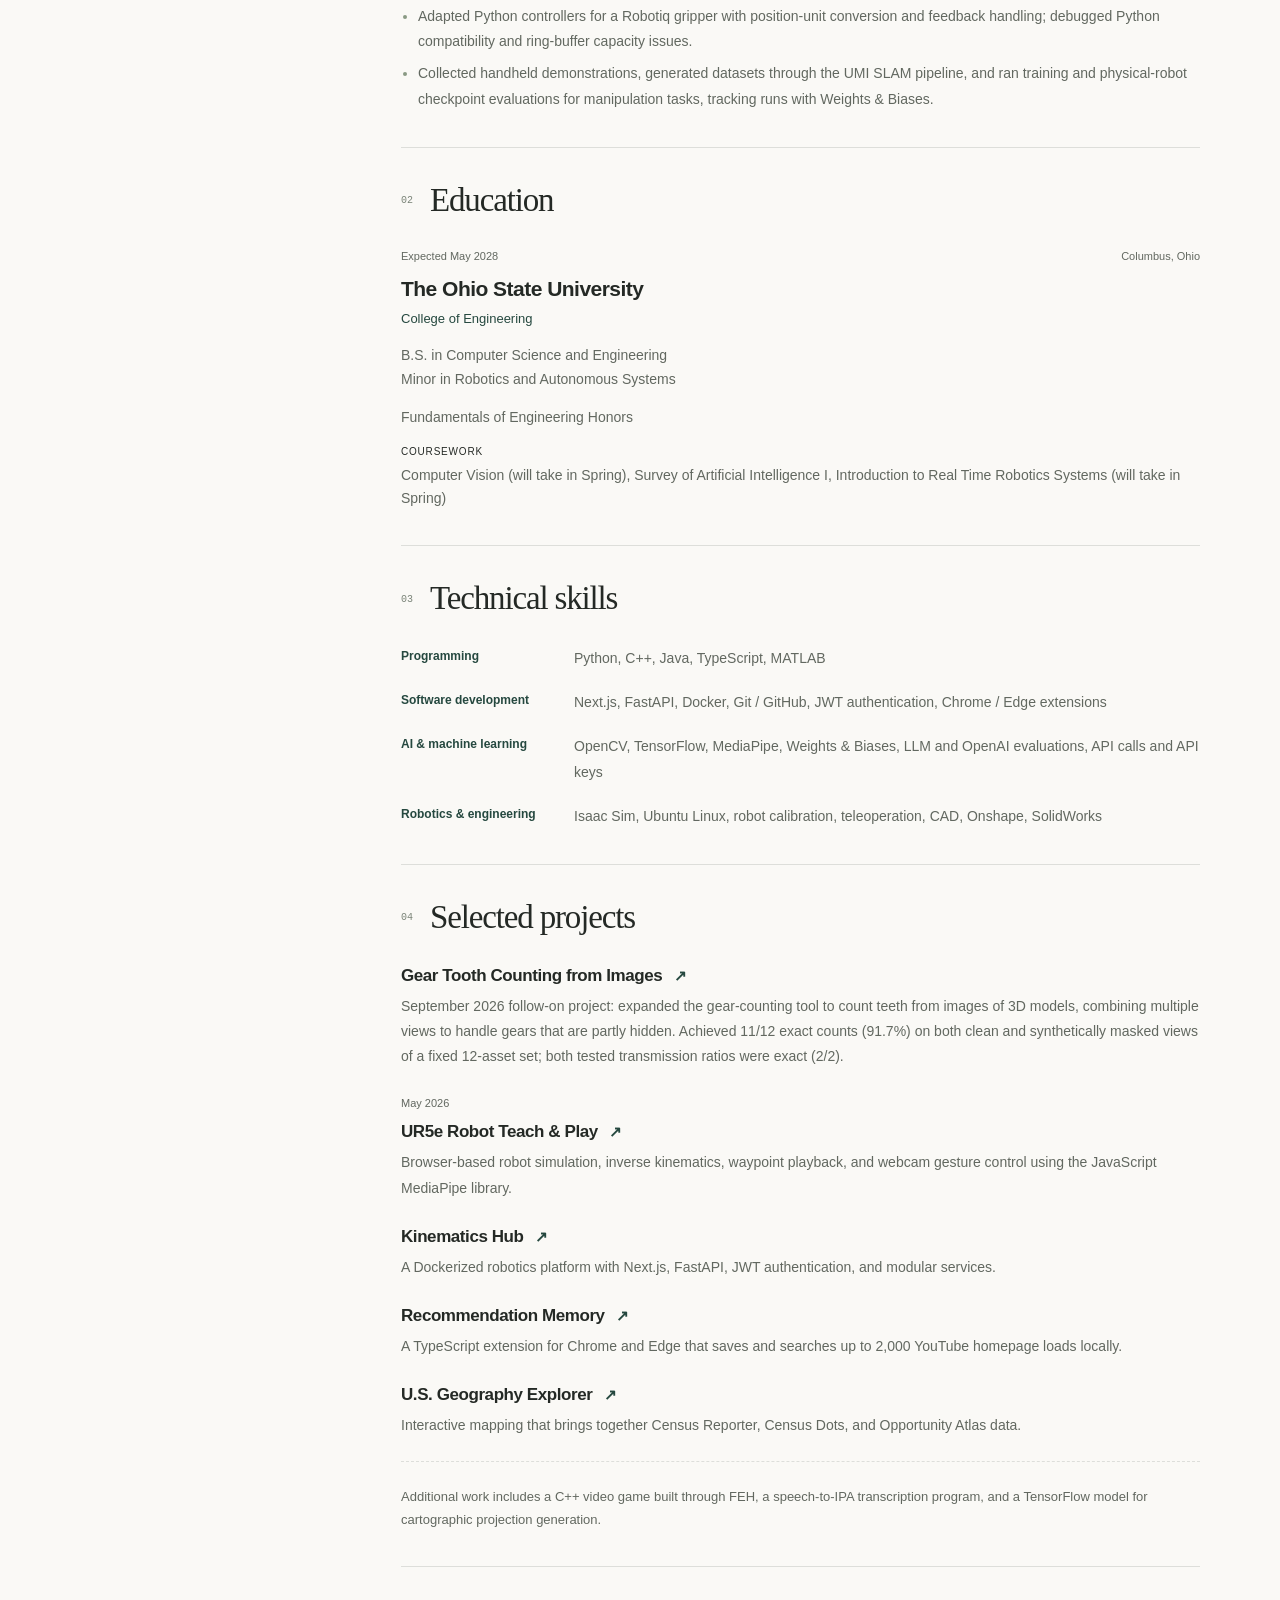
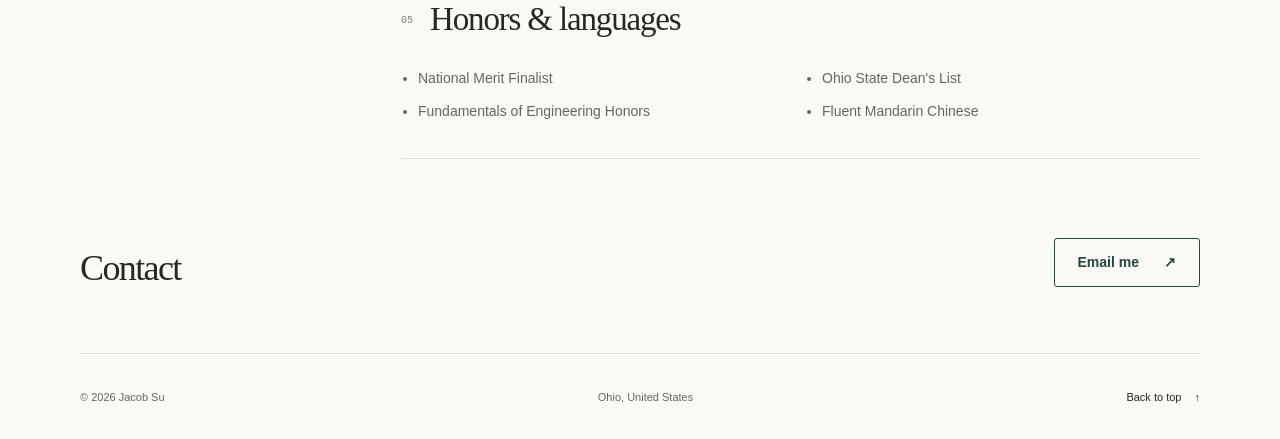
==== commit 8ceaf072: "Update robotics lab simulation setup experience" ====
--- a/resume.html
+++ b/resume.html
@@ -26,7 +26,7 @@
         <section class="resume-section" id="experience" aria-labelledby="experience-title"><div class="resume-section-heading"><span>01</span><h2 id="experience-title">Experience</h2></div>
           <article class="experience" id="elorian-experience"><div class="experience-meta"><span>May 2026 — Aug 2026</span><span>Remote and onsite in Palo Alto, California</span></div><h3>Elorian.AI</h3><p class="role">Research Assistant</p><ul><li>Evaluated visual reasoning and failure modes across open-source and proprietary LLMs, including Qwen, Kimi, OpenAI models, and Anthropic Claude (Opus 5 and Fable 5).</li><li>Refined VQA audits and reference views for 43 CAD model packages, achieving a 100% pass rate in package validation.</li><li>Built a deterministic Python/OpenCV STEP gear counter using orthographic projections and polar-contour peak detection and exported annotated images and structured reports.</li><li>Eliminated all false positives while correctly counting all gears in a 17-solid gearbox, and cut observed processing time from 49 to 22 seconds by filtering out non-gear parts based on their names and shapes.</li></ul><p><a class="text-link" href="./#elorian-ai">View project <span aria-hidden="true">↗</span></a></p></article>
           <article class="experience" id="ur5e-research-experience"><div class="experience-meta"><span>August 2026 — Present</span><span>Columbus, Ohio</span></div><h3>UR5e Robot Simulation &amp; NIST Benchmarks</h3><p class="role">Research Collaboration · The Ohio State University</p><ul><li>Built a UR5e robot lab-workstation environment in NVIDIA Isaac Sim from physical measurements and led setup of NIST assembly benchmark tasks.</li><li>Tested two initial manipulation tasks and recorded wrist-camera and third-person views to review gripper motion and object interactions.</li></ul><p><a class="text-link" href="./#ur5e-simulation">View project and videos <span aria-hidden="true">↗</span></a></p></article>
-          <article class="experience"><div class="experience-meta"><span>Oct 2025 — May 2026</span><span>Columbus, Ohio</span></div><h3>Machine Learning as a Basis Lab</h3><p class="role">Intern · The Ohio State University</p><ul><li>Calibrated the UR5e robot and demonstrated its joint movements and controls, giving the team a physical reference that made simulation setup easier.</li><li>Resolved issues in NVIDIA Isaac Sim with ROS 2 Humble so the team could run its UR5e robot model.</li></ul></article>
+          <article class="experience"><div class="experience-meta"><span>Oct 2025 — May 2026</span><span>Columbus, Ohio</span></div><h3>Machine Learning as a Basis Lab</h3><p class="role">Intern · The Ohio State University</p><ul><li>Calibrated the UR5e robot and demonstrated its joint movements and controls, giving the team a physical reference that made simulation setup easier.</li><li>Setup NVIDIA Isaac Sim with ROS 2 Humble and the MoveIt2 package by using Rufus to install Ubuntu 24 on a desktop so the team could run its UR5e robot model.</li></ul></article>
           <article class="experience"><div class="experience-meta"><span>Jul 2024 — Present</span><span>Columbus, Ohio</span></div><h3>Intelligent Design and Robotics Laboratory</h3><p class="role">Research Assistant · Scott Laboratory, The Ohio State University</p><ul><li>Helped deploy a Universal Manipulation Interface (UMI) setup with a UR5e robot using Python on Ubuntu, including camera integration, SpaceMouse teleoperation, and gripper calibration.</li><li>Adapted Python controllers for a Robotiq gripper with position-unit conversion and feedback handling; debugged Python compatibility and ring-buffer capacity issues.</li><li>Collected handheld demonstrations, generated datasets through the UMI SLAM pipeline, and ran training and physical-robot checkpoint evaluations for manipulation tasks, tracking runs with Weights &amp; Biases.</li></ul></article>
         </section>
         <section class="resume-section" id="education" aria-labelledby="education-title"><div class="resume-section-heading"><span>02</span><h2 id="education-title">Education</h2></div><article class="education-entry"><div class="experience-meta"><span>Expected May 2028</span><span>Columbus, Ohio</span></div><h3>The Ohio State University</h3><p class="role">College of Engineering</p><p>B.S. in Computer Science and Engineering<br>Minor in Robotics and Autonomous Systems</p><p>Fundamentals of Engineering Honors</p><p class="coursework"><span>Coursework</span>Computer Vision (will take in Spring), Survey of Artificial Intelligence I, Introduction to Real Time Robotics Systems (will take in Spring)</p></article></section>
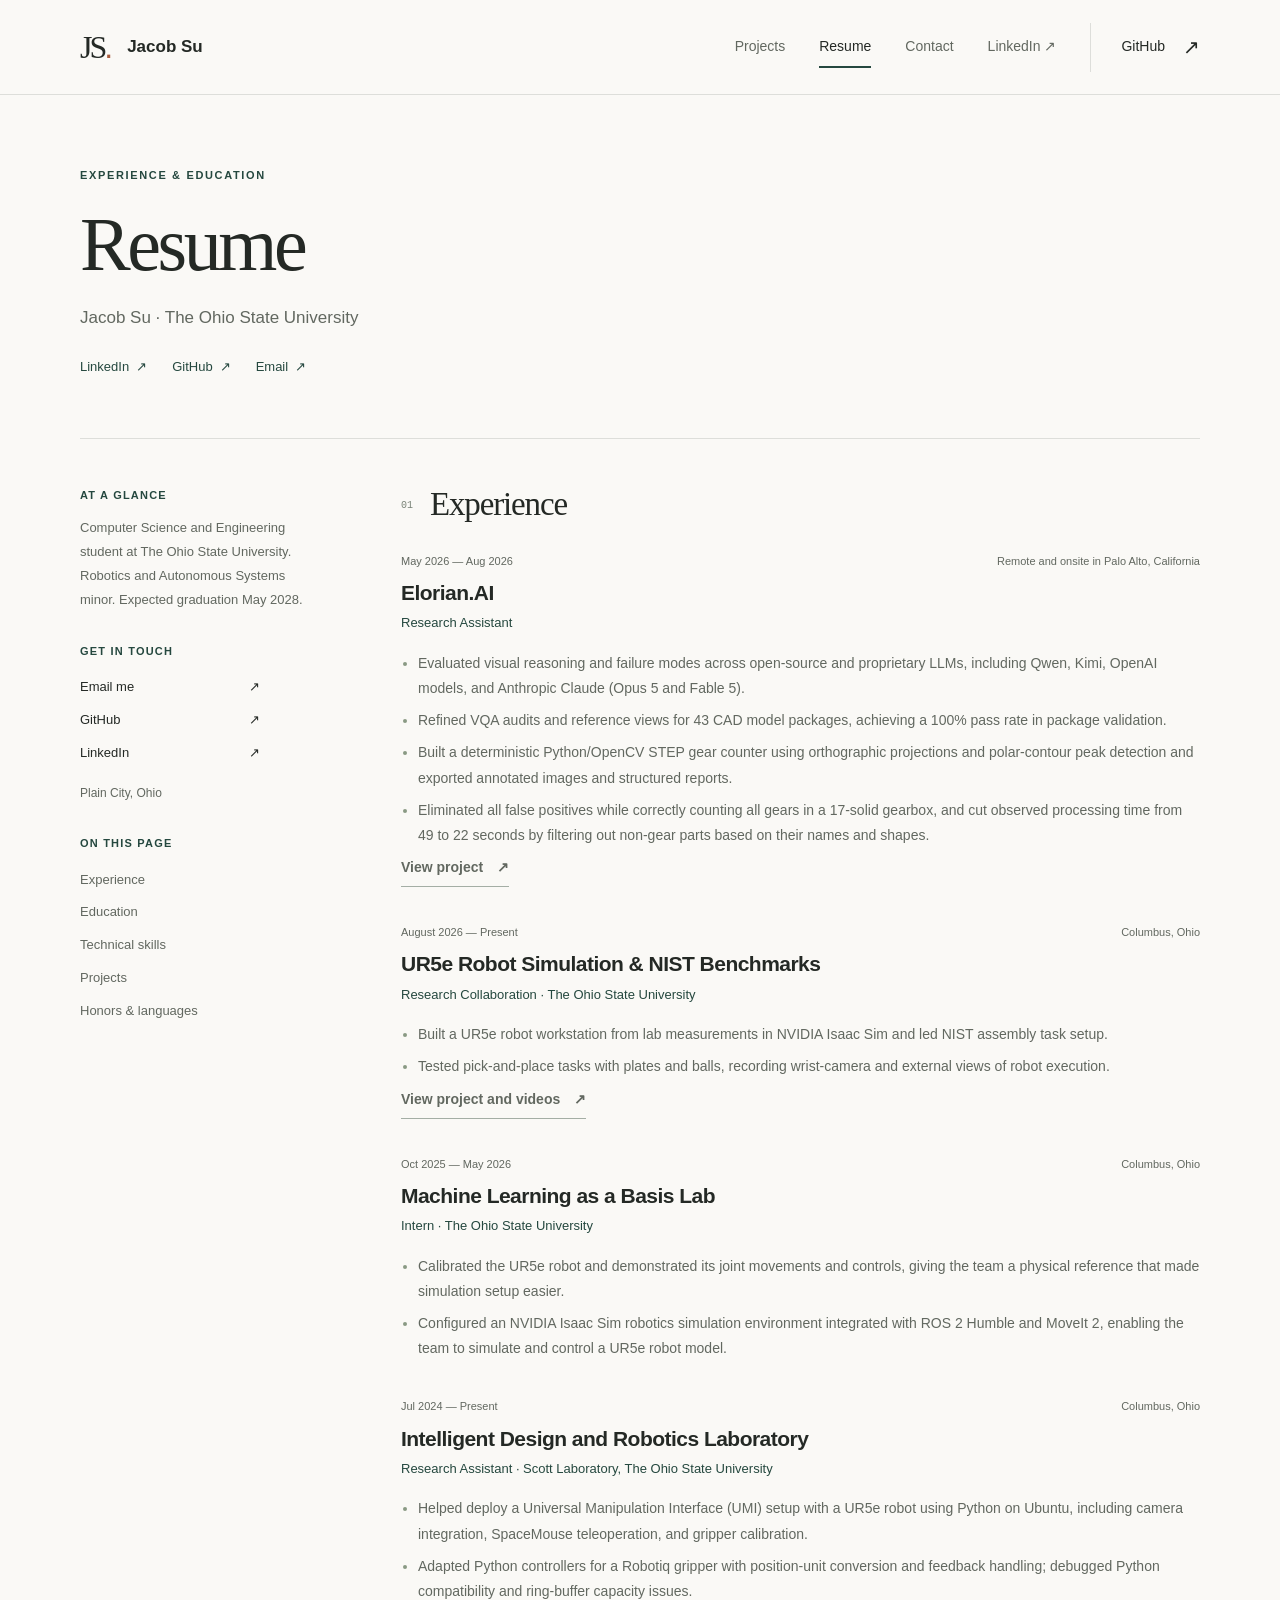
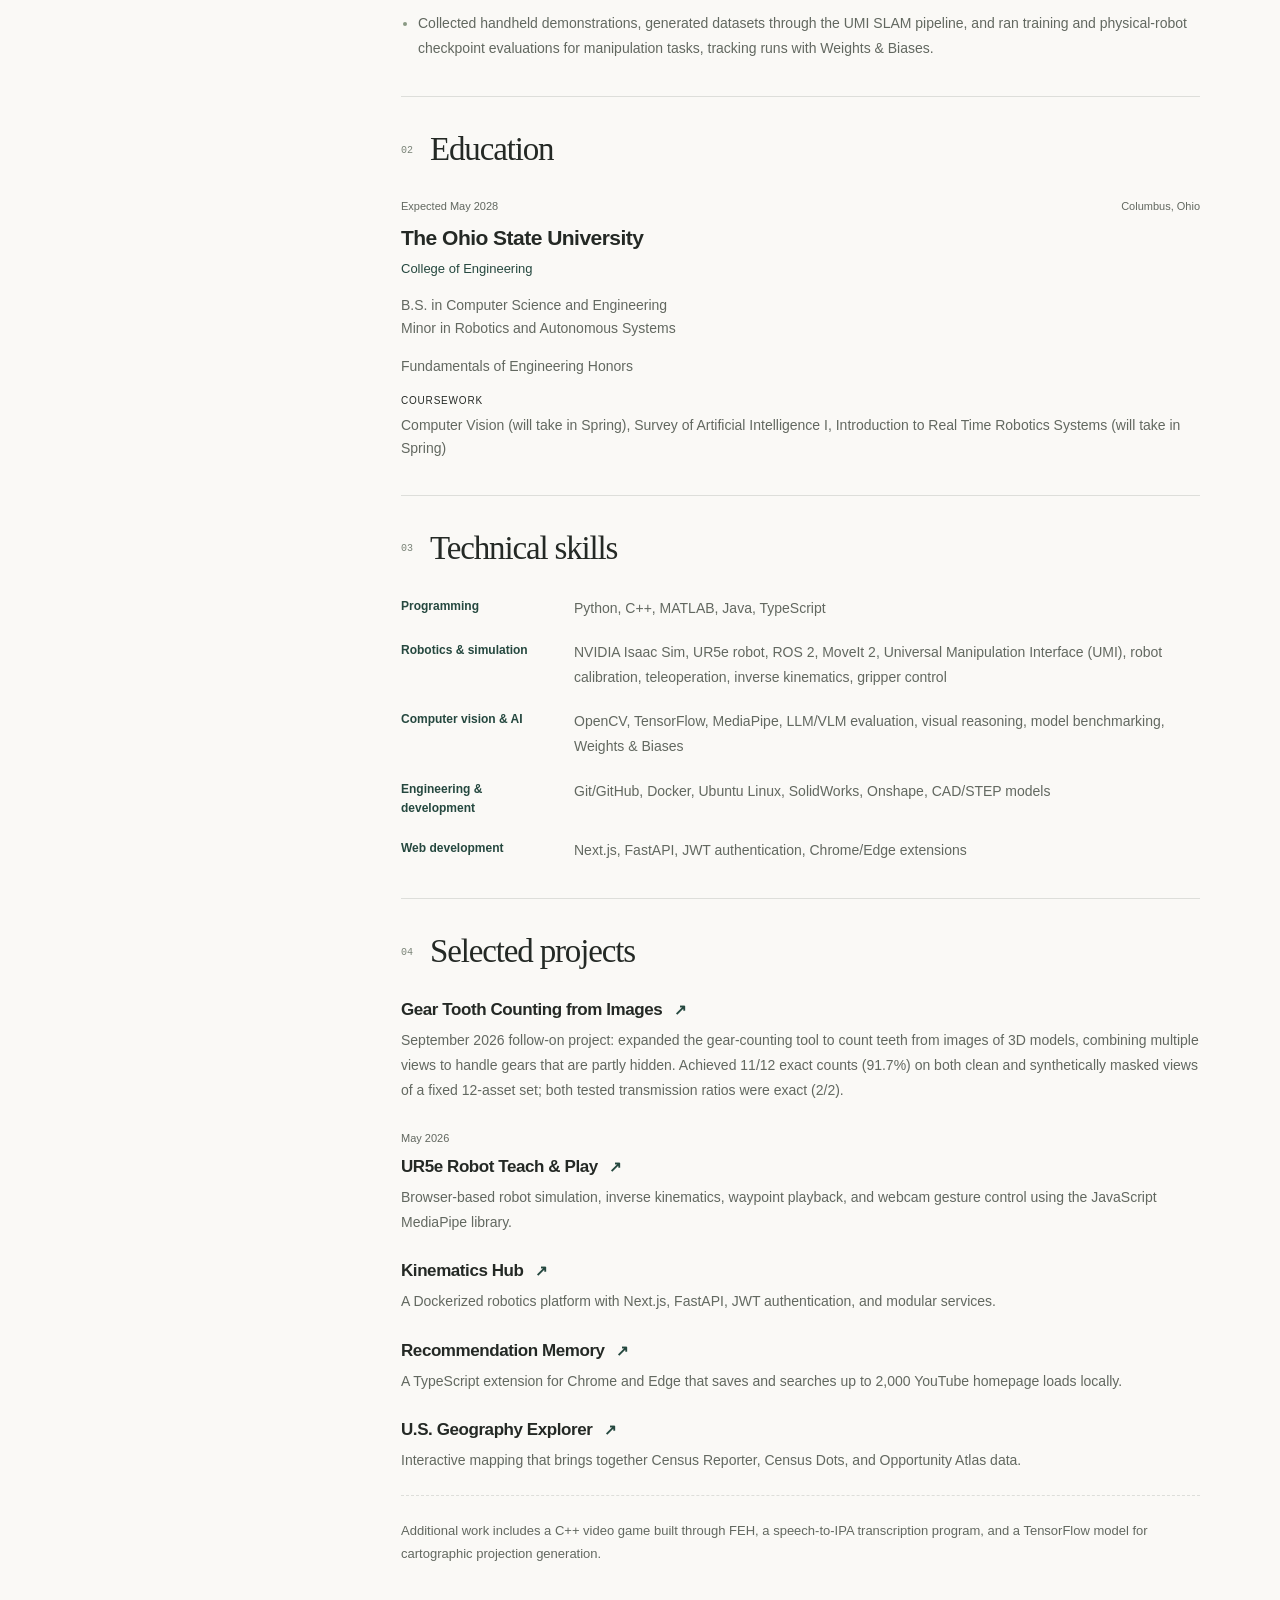
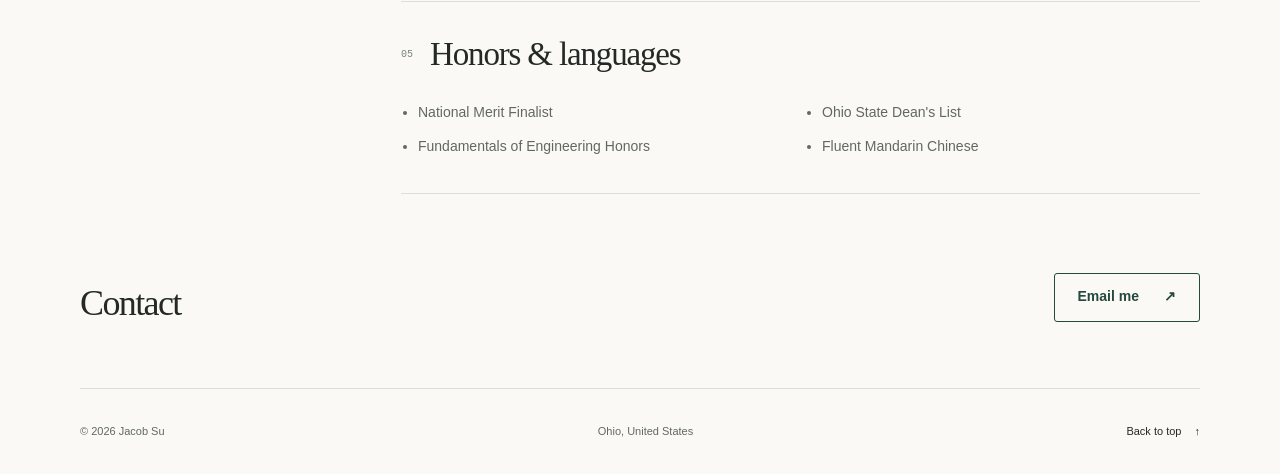
==== commit 4c51bf97: "Refine verified robotics experience and technical skills" ====
--- a/resume.html
+++ b/resume.html
@@ -25,12 +25,12 @@
       <div class="resume-content">
         <section class="resume-section" id="experience" aria-labelledby="experience-title"><div class="resume-section-heading"><span>01</span><h2 id="experience-title">Experience</h2></div>
           <article class="experience" id="elorian-experience"><div class="experience-meta"><span>May 2026 — Aug 2026</span><span>Remote and onsite in Palo Alto, California</span></div><h3>Elorian.AI</h3><p class="role">Research Assistant</p><ul><li>Evaluated visual reasoning and failure modes across open-source and proprietary LLMs, including Qwen, Kimi, OpenAI models, and Anthropic Claude (Opus 5 and Fable 5).</li><li>Refined VQA audits and reference views for 43 CAD model packages, achieving a 100% pass rate in package validation.</li><li>Built a deterministic Python/OpenCV STEP gear counter using orthographic projections and polar-contour peak detection and exported annotated images and structured reports.</li><li>Eliminated all false positives while correctly counting all gears in a 17-solid gearbox, and cut observed processing time from 49 to 22 seconds by filtering out non-gear parts based on their names and shapes.</li></ul><p><a class="text-link" href="./#elorian-ai">View project <span aria-hidden="true">↗</span></a></p></article>
-          <article class="experience" id="ur5e-research-experience"><div class="experience-meta"><span>August 2026 — Present</span><span>Columbus, Ohio</span></div><h3>UR5e Robot Simulation &amp; NIST Benchmarks</h3><p class="role">Research Collaboration · The Ohio State University</p><ul><li>Built a UR5e robot lab-workstation environment in NVIDIA Isaac Sim from physical measurements and led setup of NIST assembly benchmark tasks.</li><li>Tested two initial manipulation tasks and recorded wrist-camera and third-person views to review gripper motion and object interactions.</li></ul><p><a class="text-link" href="./#ur5e-simulation">View project and videos <span aria-hidden="true">↗</span></a></p></article>
-          <article class="experience"><div class="experience-meta"><span>Oct 2025 — May 2026</span><span>Columbus, Ohio</span></div><h3>Machine Learning as a Basis Lab</h3><p class="role">Intern · The Ohio State University</p><ul><li>Calibrated the UR5e robot and demonstrated its joint movements and controls, giving the team a physical reference that made simulation setup easier.</li><li>Setup NVIDIA Isaac Sim with ROS 2 Humble and the MoveIt2 package by using Rufus to install Ubuntu 24 on a desktop so the team could run its UR5e robot model.</li></ul></article>
+          <article class="experience" id="ur5e-research-experience"><div class="experience-meta"><span>August 2026 — Present</span><span>Columbus, Ohio</span></div><h3>UR5e Robot Simulation &amp; NIST Benchmarks</h3><p class="role">Research Collaboration · The Ohio State University</p><ul><li>Built a UR5e robot workstation from lab measurements in NVIDIA Isaac Sim and led NIST assembly task setup.</li><li>Tested pick-and-place tasks with plates and balls, recording wrist-camera and external views of robot execution.</li></ul><p><a class="text-link" href="./#ur5e-simulation">View project and videos <span aria-hidden="true">↗</span></a></p></article>
+          <article class="experience"><div class="experience-meta"><span>Oct 2025 — May 2026</span><span>Columbus, Ohio</span></div><h3>Machine Learning as a Basis Lab</h3><p class="role">Intern · The Ohio State University</p><ul><li>Calibrated the UR5e robot and demonstrated its joint movements and controls, giving the team a physical reference that made simulation setup easier.</li><li>Configured an NVIDIA Isaac Sim robotics simulation environment integrated with ROS 2 Humble and MoveIt 2, enabling the team to simulate and control a UR5e robot model.</li></ul></article>
           <article class="experience"><div class="experience-meta"><span>Jul 2024 — Present</span><span>Columbus, Ohio</span></div><h3>Intelligent Design and Robotics Laboratory</h3><p class="role">Research Assistant · Scott Laboratory, The Ohio State University</p><ul><li>Helped deploy a Universal Manipulation Interface (UMI) setup with a UR5e robot using Python on Ubuntu, including camera integration, SpaceMouse teleoperation, and gripper calibration.</li><li>Adapted Python controllers for a Robotiq gripper with position-unit conversion and feedback handling; debugged Python compatibility and ring-buffer capacity issues.</li><li>Collected handheld demonstrations, generated datasets through the UMI SLAM pipeline, and ran training and physical-robot checkpoint evaluations for manipulation tasks, tracking runs with Weights &amp; Biases.</li></ul></article>
         </section>
         <section class="resume-section" id="education" aria-labelledby="education-title"><div class="resume-section-heading"><span>02</span><h2 id="education-title">Education</h2></div><article class="education-entry"><div class="experience-meta"><span>Expected May 2028</span><span>Columbus, Ohio</span></div><h3>The Ohio State University</h3><p class="role">College of Engineering</p><p>B.S. in Computer Science and Engineering<br>Minor in Robotics and Autonomous Systems</p><p>Fundamentals of Engineering Honors</p><p class="coursework"><span>Coursework</span>Computer Vision (will take in Spring), Survey of Artificial Intelligence I, Introduction to Real Time Robotics Systems (will take in Spring)</p></article></section>
-        <section class="resume-section" id="skills" aria-labelledby="skills-title"><div class="resume-section-heading"><span>03</span><h2 id="skills-title">Technical skills</h2></div><dl class="skill-list"><div><dt>Programming</dt><dd>Python, C++, Java, TypeScript, MATLAB</dd></div><div><dt>Software development</dt><dd>Next.js, FastAPI, Docker, Git / GitHub, JWT authentication, Chrome / Edge extensions</dd></div><div><dt>AI &amp; machine learning</dt><dd>OpenCV, TensorFlow, MediaPipe, Weights &amp; Biases, LLM and OpenAI evaluations, API calls and API keys</dd></div><div><dt>Robotics &amp; engineering</dt><dd>Isaac Sim, Ubuntu Linux, robot calibration, teleoperation, CAD, Onshape, SolidWorks</dd></div></dl></section>
+        <section class="resume-section" id="skills" aria-labelledby="skills-title"><div class="resume-section-heading"><span>03</span><h2 id="skills-title">Technical skills</h2></div><dl class="skill-list"><div><dt>Programming</dt><dd>Python, C++, MATLAB, Java, TypeScript</dd></div><div><dt>Robotics &amp; simulation</dt><dd>NVIDIA Isaac Sim, UR5e robot, ROS 2, MoveIt 2, Universal Manipulation Interface (UMI), robot calibration, teleoperation, inverse kinematics, gripper control</dd></div><div><dt>Computer vision &amp; AI</dt><dd>OpenCV, TensorFlow, MediaPipe, LLM/VLM evaluation, visual reasoning, model benchmarking, Weights &amp; Biases</dd></div><div><dt>Engineering &amp; development</dt><dd>Git/GitHub, Docker, Ubuntu Linux, SolidWorks, Onshape, CAD/STEP models</dd></div><div><dt>Web development</dt><dd>Next.js, FastAPI, JWT authentication, Chrome/Edge extensions</dd></div></dl></section>
         <section class="resume-section" id="resume-projects" aria-labelledby="resume-projects-title"><div class="resume-section-heading"><span>04</span><h2 id="resume-projects-title">Selected projects</h2></div>
           <div class="resume-project" id="gear-counter-resume"><h3><a href="./#gear-tooth-counter">Gear Tooth Counting from Images <span aria-hidden="true">↗</span></a></h3><p>September 2026 follow-on project: expanded the gear-counting tool to count teeth from images of 3D models, combining multiple views to handle gears that are partly hidden. Achieved 11/12 exact counts (91.7%) on both clean and synthetically masked views of a fixed 12-asset set; both tested transmission ratios were exact (2/2).</p></div>
           <div class="resume-project"><div class="experience-meta"><time datetime="2026-05">May 2026</time></div><h3><a href="./#ur5e">UR5e Robot Teach &amp; Play <span aria-hidden="true">↗</span></a></h3><p>Browser-based robot simulation, inverse kinematics, waypoint playback, and webcam gesture control using the JavaScript MediaPipe library.</p></div><div class="resume-project"><h3><a href="./#kinematics">Kinematics Hub <span aria-hidden="true">↗</span></a></h3><p>A Dockerized robotics platform with Next.js, FastAPI, JWT authentication, and modular services.</p></div><div class="resume-project"><h3><a href="./#memory">Recommendation Memory <span aria-hidden="true">↗</span></a></h3><p>A TypeScript extension for Chrome and Edge that saves and searches up to 2,000 YouTube homepage loads locally.</p></div><div class="resume-project"><h3><a href="./#geography">U.S. Geography Explorer <span aria-hidden="true">↗</span></a></h3><p>Interactive mapping that brings together Census Reporter, Census Dots, and Opportunity Atlas data.</p></div><p class="additional-work">Additional work includes a C++ video game built through FEH, a speech-to-IPA transcription program, and a TensorFlow model for cartographic projection generation.</p></section>
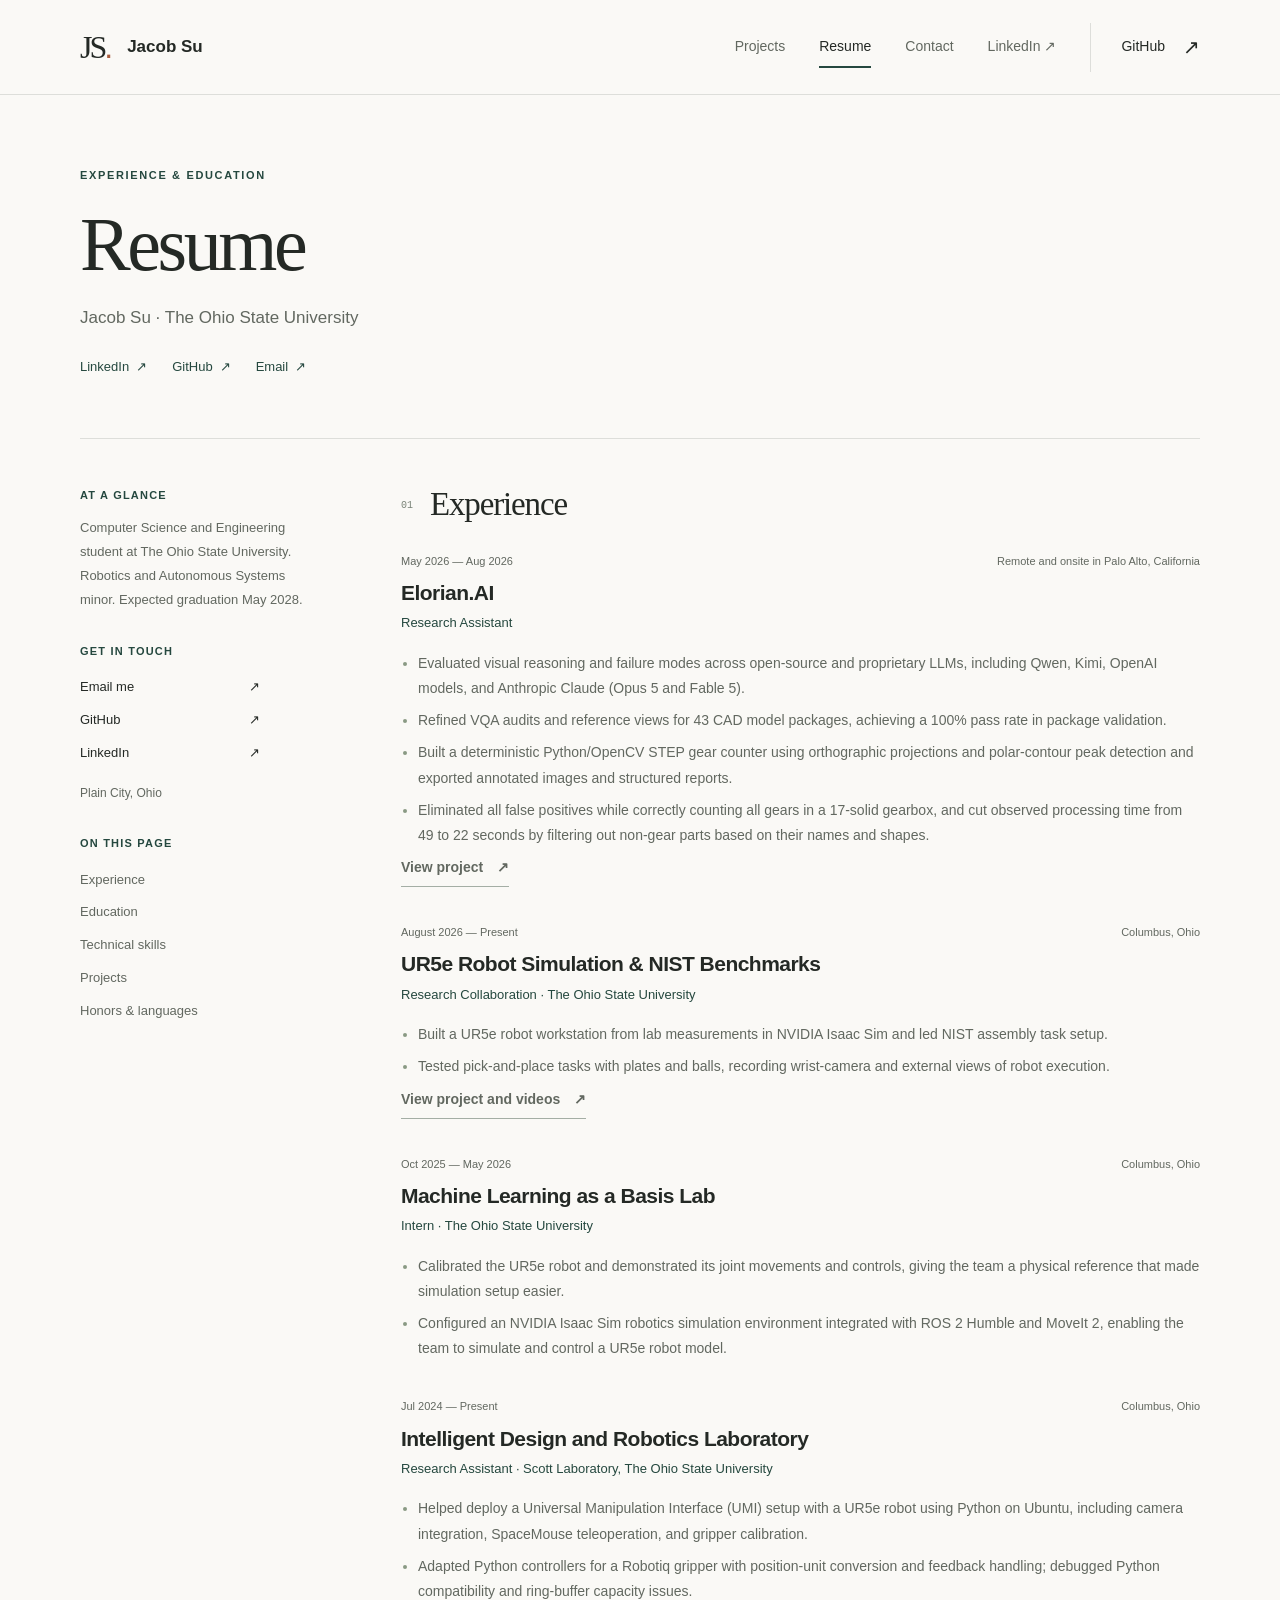
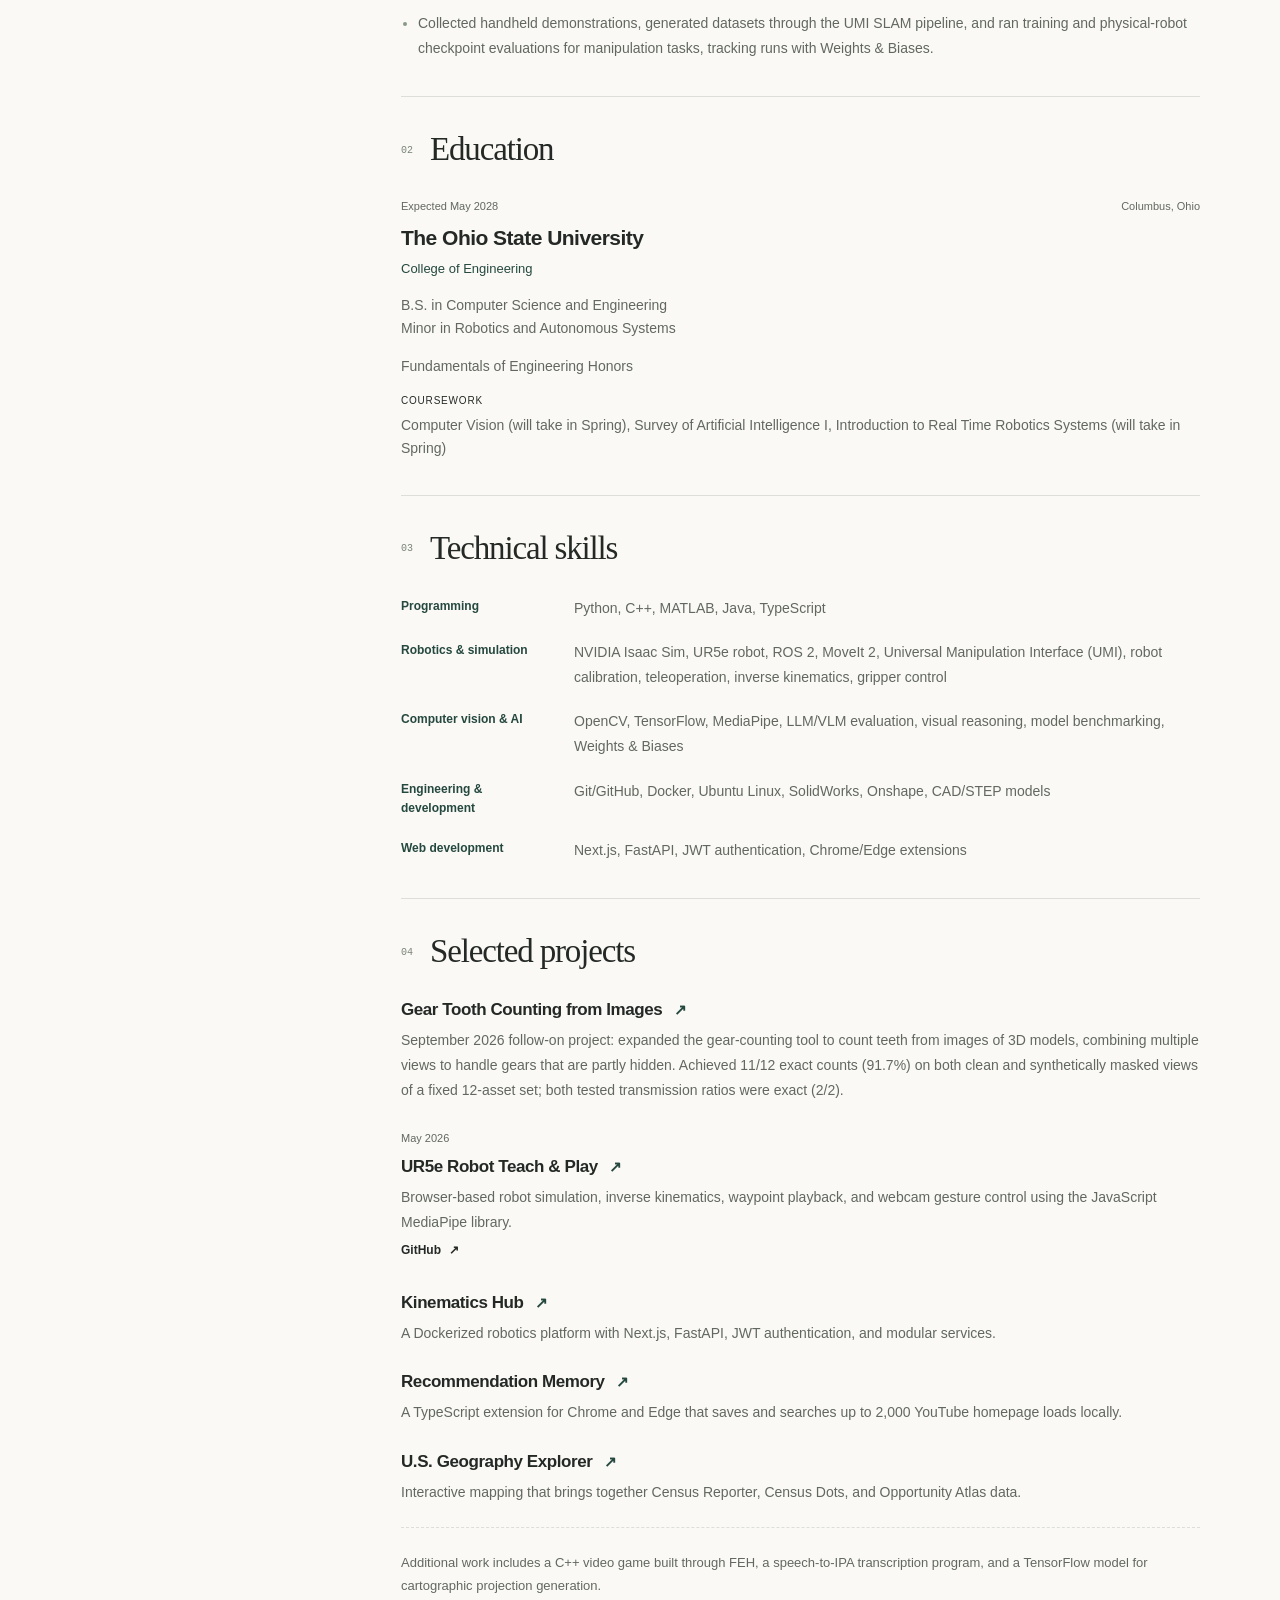
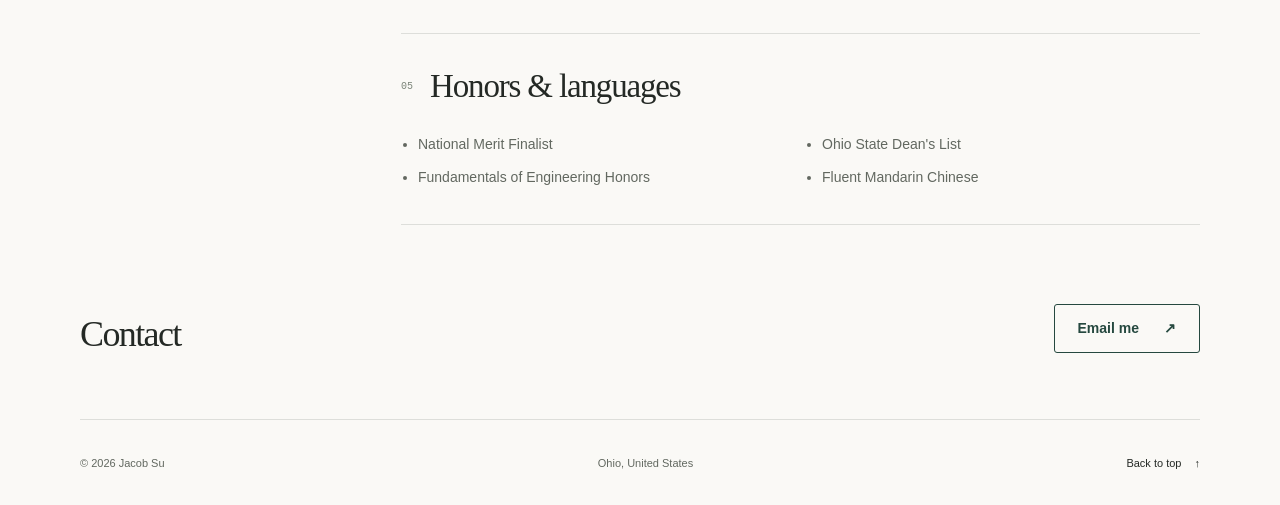
==== commit 9c074ade: "Add explicit GitHub links for the UR5e robot simulator" ====
--- a/resume.html
+++ b/resume.html
@@ -33,7 +33,7 @@
         <section class="resume-section" id="skills" aria-labelledby="skills-title"><div class="resume-section-heading"><span>03</span><h2 id="skills-title">Technical skills</h2></div><dl class="skill-list"><div><dt>Programming</dt><dd>Python, C++, MATLAB, Java, TypeScript</dd></div><div><dt>Robotics &amp; simulation</dt><dd>NVIDIA Isaac Sim, UR5e robot, ROS 2, MoveIt 2, Universal Manipulation Interface (UMI), robot calibration, teleoperation, inverse kinematics, gripper control</dd></div><div><dt>Computer vision &amp; AI</dt><dd>OpenCV, TensorFlow, MediaPipe, LLM/VLM evaluation, visual reasoning, model benchmarking, Weights &amp; Biases</dd></div><div><dt>Engineering &amp; development</dt><dd>Git/GitHub, Docker, Ubuntu Linux, SolidWorks, Onshape, CAD/STEP models</dd></div><div><dt>Web development</dt><dd>Next.js, FastAPI, JWT authentication, Chrome/Edge extensions</dd></div></dl></section>
         <section class="resume-section" id="resume-projects" aria-labelledby="resume-projects-title"><div class="resume-section-heading"><span>04</span><h2 id="resume-projects-title">Selected projects</h2></div>
           <div class="resume-project" id="gear-counter-resume"><h3><a href="./#gear-tooth-counter">Gear Tooth Counting from Images <span aria-hidden="true">↗</span></a></h3><p>September 2026 follow-on project: expanded the gear-counting tool to count teeth from images of 3D models, combining multiple views to handle gears that are partly hidden. Achieved 11/12 exact counts (91.7%) on both clean and synthetically masked views of a fixed 12-asset set; both tested transmission ratios were exact (2/2).</p></div>
-          <div class="resume-project"><div class="experience-meta"><time datetime="2026-05">May 2026</time></div><h3><a href="./#ur5e">UR5e Robot Teach &amp; Play <span aria-hidden="true">↗</span></a></h3><p>Browser-based robot simulation, inverse kinematics, waypoint playback, and webcam gesture control using the JavaScript MediaPipe library.</p></div><div class="resume-project"><h3><a href="./#kinematics">Kinematics Hub <span aria-hidden="true">↗</span></a></h3><p>A Dockerized robotics platform with Next.js, FastAPI, JWT authentication, and modular services.</p></div><div class="resume-project"><h3><a href="./#memory">Recommendation Memory <span aria-hidden="true">↗</span></a></h3><p>A TypeScript extension for Chrome and Edge that saves and searches up to 2,000 YouTube homepage loads locally.</p></div><div class="resume-project"><h3><a href="./#geography">U.S. Geography Explorer <span aria-hidden="true">↗</span></a></h3><p>Interactive mapping that brings together Census Reporter, Census Dots, and Opportunity Atlas data.</p></div><p class="additional-work">Additional work includes a C++ video game built through FEH, a speech-to-IPA transcription program, and a TensorFlow model for cartographic projection generation.</p></section>
+          <div class="resume-project"><div class="experience-meta"><time datetime="2026-05">May 2026</time></div><h3><a href="./#ur5e">UR5e Robot Teach &amp; Play <span aria-hidden="true">↗</span></a></h3><p>Browser-based robot simulation, inverse kinematics, waypoint playback, and webcam gesture control using the JavaScript MediaPipe library.</p><div class="project-links"><a href="https://github.com/pekingperson/Hand_Control_UR5e" target="_blank" rel="noopener noreferrer">GitHub <span aria-hidden="true">↗</span></a></div></div><div class="resume-project"><h3><a href="./#kinematics">Kinematics Hub <span aria-hidden="true">↗</span></a></h3><p>A Dockerized robotics platform with Next.js, FastAPI, JWT authentication, and modular services.</p></div><div class="resume-project"><h3><a href="./#memory">Recommendation Memory <span aria-hidden="true">↗</span></a></h3><p>A TypeScript extension for Chrome and Edge that saves and searches up to 2,000 YouTube homepage loads locally.</p></div><div class="resume-project"><h3><a href="./#geography">U.S. Geography Explorer <span aria-hidden="true">↗</span></a></h3><p>Interactive mapping that brings together Census Reporter, Census Dots, and Opportunity Atlas data.</p></div><p class="additional-work">Additional work includes a C++ video game built through FEH, a speech-to-IPA transcription program, and a TensorFlow model for cartographic projection generation.</p></section>
         <section class="resume-section" id="honors" aria-labelledby="honors-title"><div class="resume-section-heading"><span>05</span><h2 id="honors-title">Honors &amp; languages</h2></div><ul class="honors-list"><li>National Merit Finalist</li><li>Ohio State Dean's List</li><li>Fundamentals of Engineering Honors</li><li>Fluent Mandarin Chinese</li></ul></section>
       </div>
     </div>
